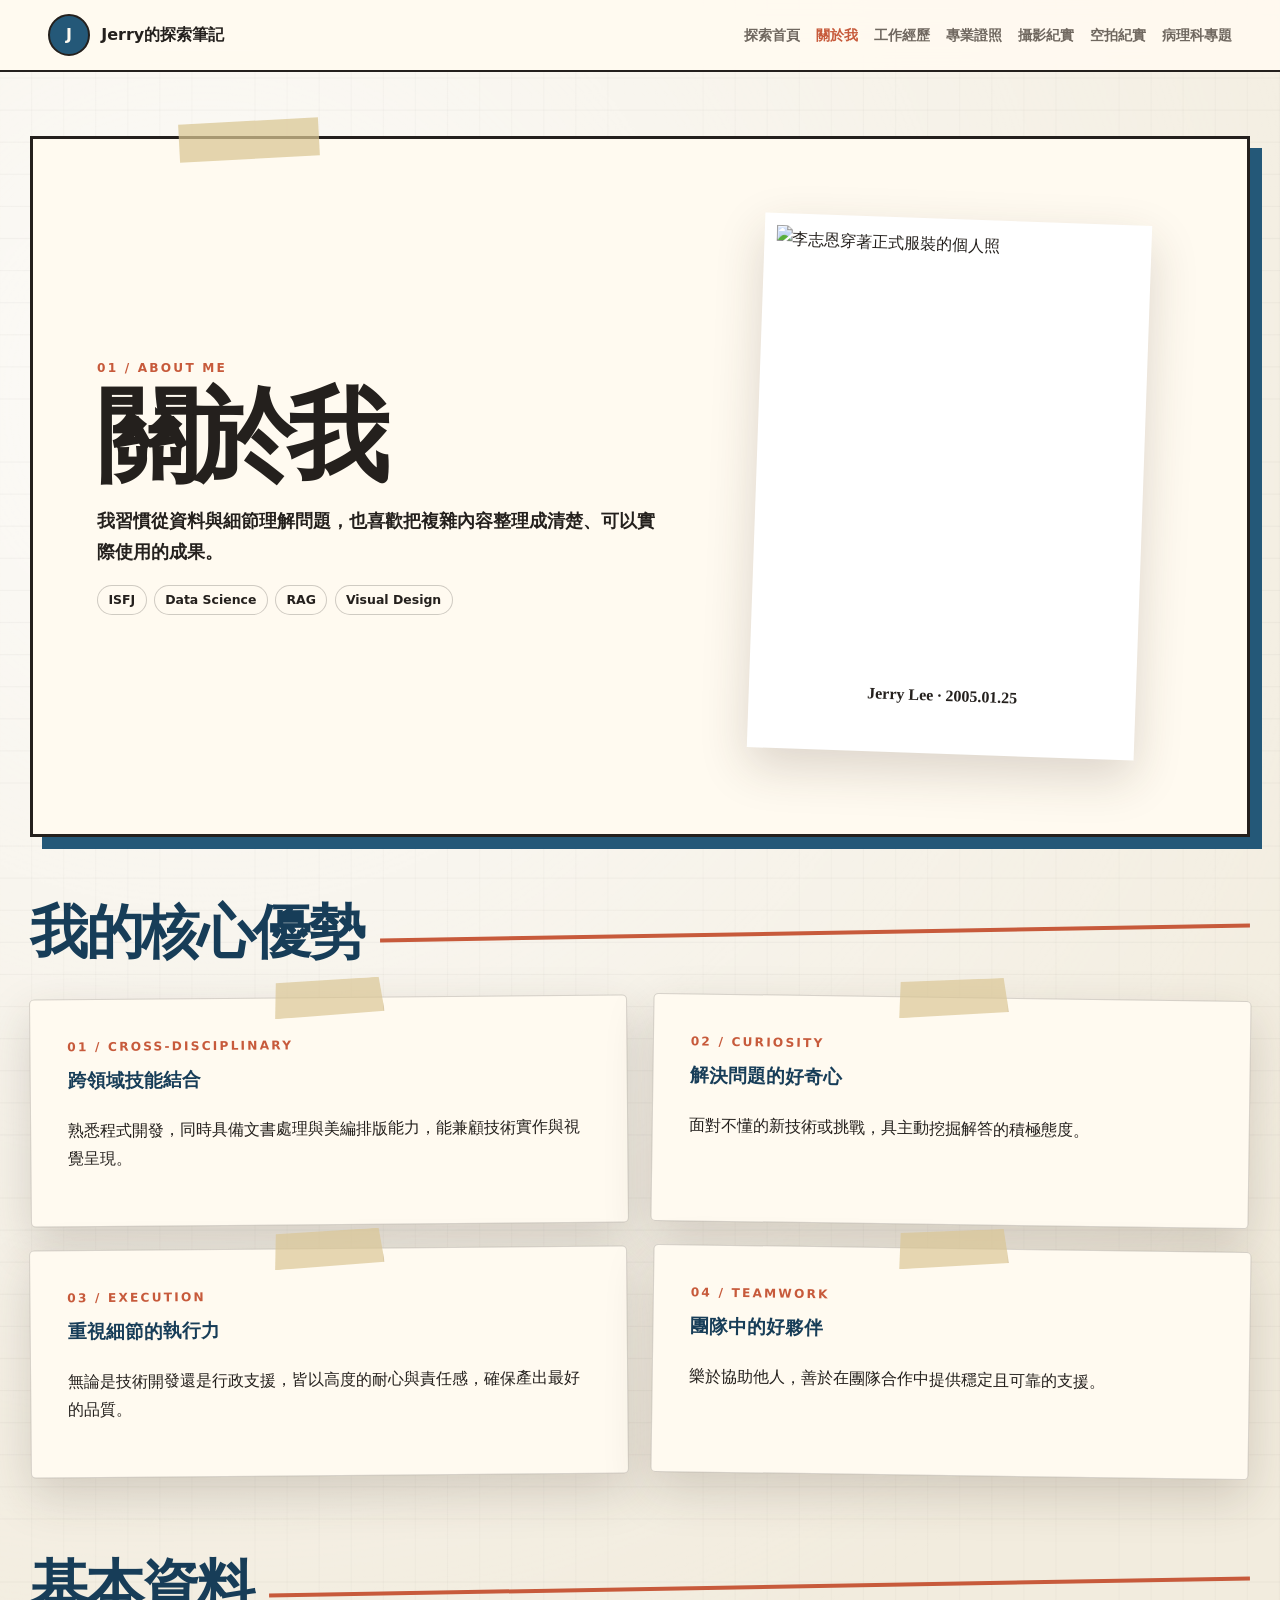
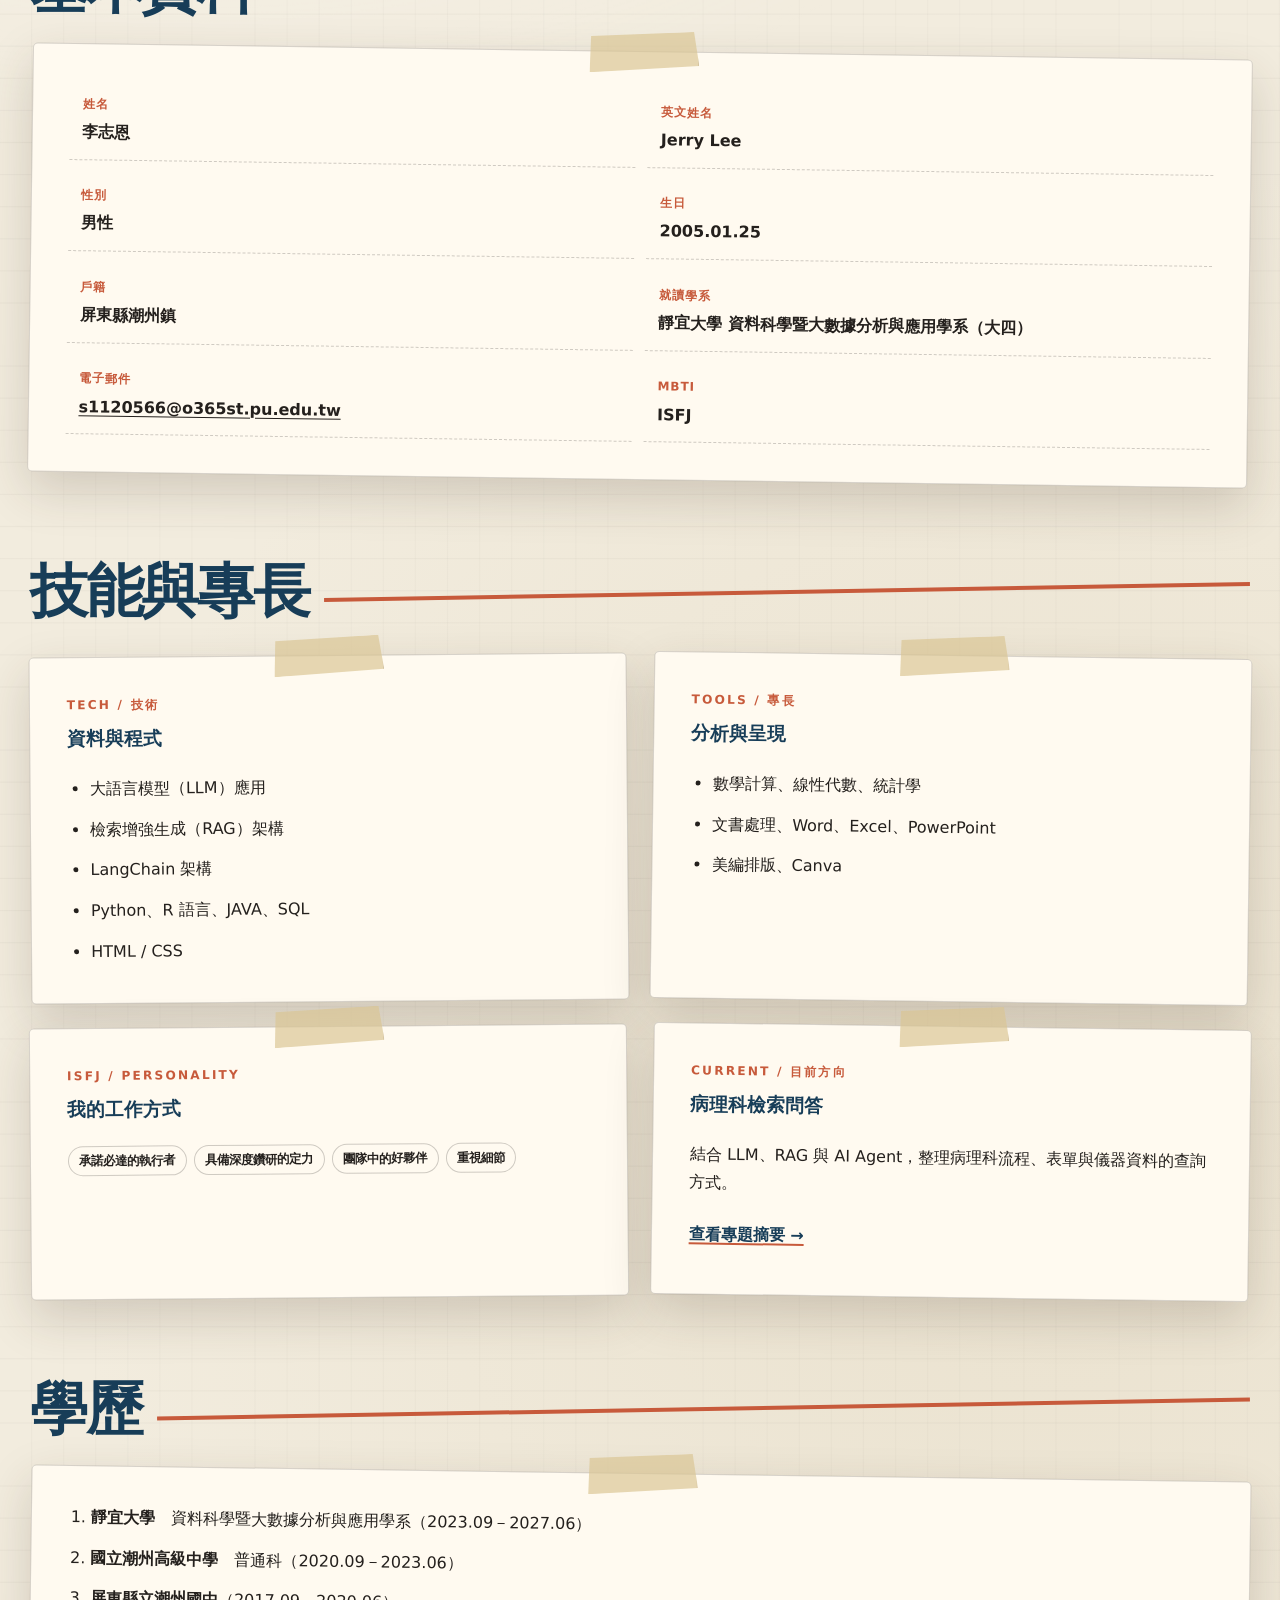
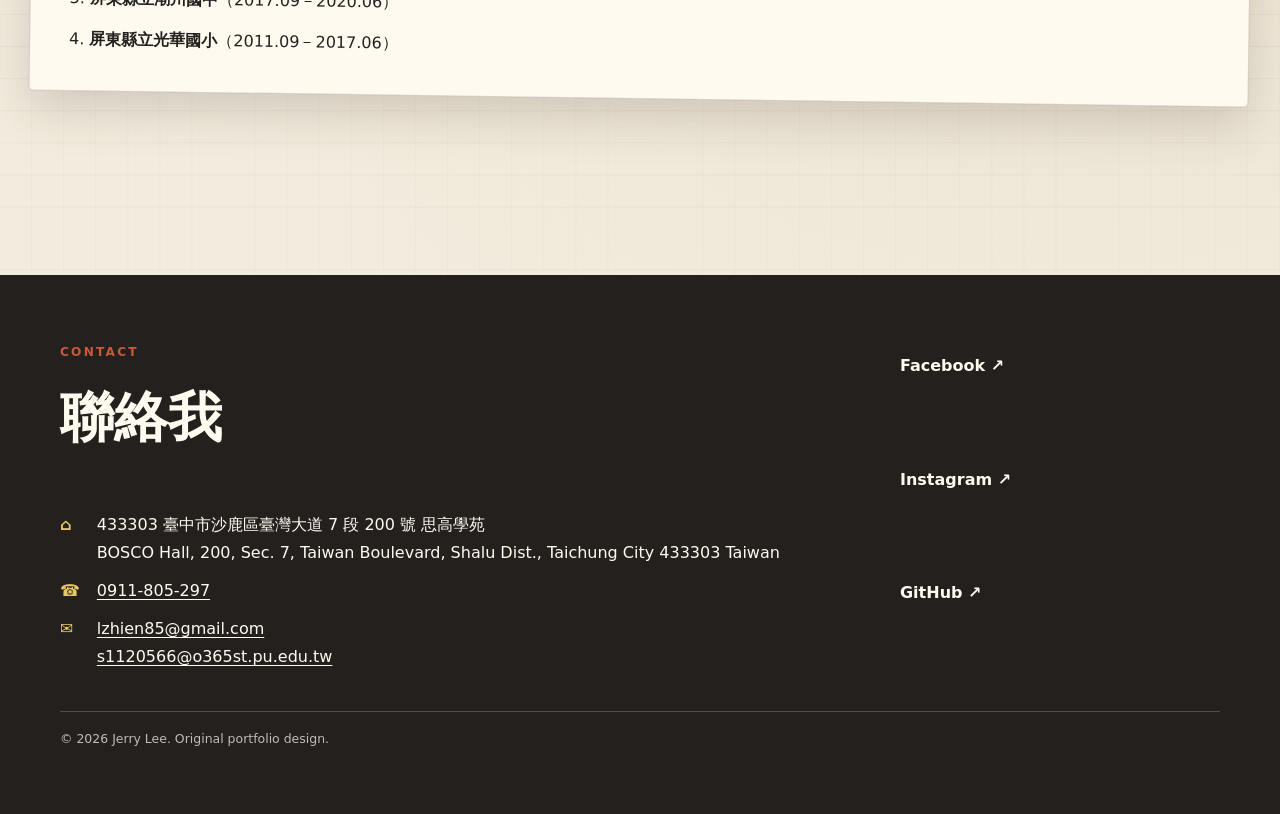
==== about.html @ 5d1e10f0 "Add files via upload" ====
<!doctype html>
<html lang="zh-Hant-TW" class="no-js">
  <head>
    <meta charset="utf-8">
    <meta name="viewport" content="width=device-width, initial-scale=1">
    <meta name="description" content="認識李志恩的個人資料、核心優勢、技能、專長與學歷。">
    <meta property="og:title" content="關於李志恩｜個人資料與技能">
    <meta property="og:description" content="資料科學、LLM、RAG、程式開發、文書處理與影像紀錄。">
    <meta property="og:image" content="https://jerrylee00125.github.io/myweb/images/og-portfolio.png">
    <title>關於我｜李志恩</title>
    <link rel="icon" href="images/icon.png" type="image/png">
    <link rel="stylesheet" href="assets/css/site.css">
    <script>document.documentElement.classList.remove('no-js');document.documentElement.classList.add('js');</script>
  </head>
  <body class="detail-page">
    <a class="skip-link" href="#main-content">跳至主要內容</a>
    <header class="detail-header">
      <a class="detail-brand" href="index.html#about"><span class="mark" aria-hidden="true">J</span><span>Jerry的探索筆記</span></a>
      <button class="detail-menu-toggle" type="button" data-detail-menu-toggle aria-controls="detail-nav" aria-expanded="false" aria-label="開啟網站選單">目錄</button>
      <nav class="detail-nav" id="detail-nav" data-detail-nav aria-label="主要導覽">
        <ul>
          <li><a href="index.html">探索首頁</a></li>
          <li><a href="about.html" aria-current="page">關於我</a></li>
          <li><a href="work.html">工作經歷</a></li>
          <li><a href="icdl.html">專業證照</a></li>
          <li><a href="photo.html">攝影紀實</a></li>
          <li><a href="drone_photography.html">空拍紀實</a></li>
          <li><a href="index.html#project">病理科專題</a></li>
        </ul>
      </nav>
    </header>

    <main class="detail-main" id="main-content">
      <section class="detail-hero">
        <div>
          <p class="eyebrow">01 / ABOUT ME</p>
          <h1>關於我</h1>
          <p class="lead">我習慣從資料與細節理解問題，也喜歡把複雜內容整理成清楚、可以實際使用的成果。</p>
          <ul class="tag-list" aria-label="人格與專長摘要">
            <li>ISFJ</li><li>Data Science</li><li>RAG</li><li>Visual Design</li>
          </ul>
        </div>
        <figure class="hero-image-note">
          <img src="images/pic01.jpg" width="400" height="500" alt="李志恩穿著正式服裝的個人照">
          <figcaption>Jerry Lee · 2005.01.25</figcaption>
        </figure>
      </section>

      <section class="detail-section" aria-labelledby="strength-title">
        <h2 class="section-title" id="strength-title">我的核心優勢</h2>
        <div class="paper-grid">
          <article class="paper-panel">
            <p class="eyebrow">01 / CROSS-DISCIPLINARY</p>
            <h3>跨領域技能結合</h3>
            <p>熟悉程式開發，同時具備文書處理與美編排版能力，能兼顧技術實作與視覺呈現。</p>
          </article>
          <article class="paper-panel">
            <p class="eyebrow">02 / CURIOSITY</p>
            <h3>解決問題的好奇心</h3>
            <p>面對不懂的新技術或挑戰，具主動挖掘解答的積極態度。</p>
          </article>
          <article class="paper-panel">
            <p class="eyebrow">03 / EXECUTION</p>
            <h3>重視細節的執行力</h3>
            <p>無論是技術開發還是行政支援，皆以高度的耐心與責任感，確保產出最好的品質。</p>
          </article>
          <article class="paper-panel">
            <p class="eyebrow">04 / TEAMWORK</p>
            <h3>團隊中的好夥伴</h3>
            <p>樂於協助他人，善於在團隊合作中提供穩定且可靠的支援。</p>
          </article>
        </div>
      </section>

      <section class="detail-section" aria-labelledby="profile-title">
        <h2 class="section-title" id="profile-title">基本資料</h2>
        <div class="paper-panel">
          <dl class="profile-facts">
            <div><dt>姓名</dt><dd>李志恩</dd></div>
            <div><dt>英文姓名</dt><dd>Jerry Lee</dd></div>
            <div><dt>性別</dt><dd>男性</dd></div>
            <div><dt>生日</dt><dd>2005.01.25</dd></div>
            <div><dt>戶籍</dt><dd>屏東縣潮州鎮</dd></div>
            <div><dt>就讀學系</dt><dd>靜宜大學 資料科學暨大數據分析與應用學系（大四）</dd></div>
            <div><dt>電子郵件</dt><dd><a href="mailto:s1120566@o365st.pu.edu.tw">s1120566@o365st.pu.edu.tw</a></dd></div>
            <div><dt>MBTI</dt><dd>ISFJ</dd></div>
          </dl>
        </div>
      </section>

      <section class="detail-section" aria-labelledby="skills-title">
        <h2 class="section-title" id="skills-title">技能與專長</h2>
        <div class="paper-grid">
          <article class="paper-panel">
            <p class="eyebrow">TECH / 技術</p>
            <h3>資料與程式</h3>
            <ul class="education-list">
              <li>大語言模型（LLM）應用</li>
              <li>檢索增強生成（RAG）架構</li>
              <li>LangChain 架構</li>
              <li>Python、R 語言、JAVA、SQL</li>
              <li>HTML / CSS</li>
            </ul>
          </article>
          <article class="paper-panel">
            <p class="eyebrow">TOOLS / 專長</p>
            <h3>分析與呈現</h3>
            <ul class="education-list">
              <li>數學計算、線性代數、統計學</li>
              <li>文書處理、Word、Excel、PowerPoint</li>
              <li>美編排版、Canva</li>
            </ul>
          </article>
          <article class="paper-panel">
            <p class="eyebrow">ISFJ / PERSONALITY</p>
            <h3>我的工作方式</h3>
            <ul class="chip-list">
              <li>承諾必達的執行者</li>
              <li>具備深度鑽研的定力</li>
              <li>團隊中的好夥伴</li>
              <li>重視細節</li>
            </ul>
          </article>
          <article class="paper-panel">
            <p class="eyebrow">CURRENT / 目前方向</p>
            <h3>病理科檢索問答</h3>
            <p>結合 LLM、RAG 與 AI Agent，整理病理科流程、表單與儀器資料的查詢方式。</p>
            <a class="text-link" href="index.html#project">查看專題摘要 →</a>
          </article>
        </div>
      </section>

      <section class="detail-section" aria-labelledby="education-title">
        <h2 class="section-title" id="education-title">學歷</h2>
        <div class="paper-panel">
          <ol class="education-list">
            <li><b>靜宜大學</b>　資料科學暨大數據分析與應用學系（2023.09－2027.06）</li>
            <li><b>國立潮州高級中學</b>　普通科（2020.09－2023.06）</li>
            <li><b>屏東縣立潮州國中</b>（2017.09－2020.06）</li>
            <li><b>屏東縣立光華國小</b>（2011.09－2017.06）</li>
          </ol>
        </div>
      </section>
    </main>

    <footer class="site-footer">
      <div class="site-footer-grid">
        <div>
          <p class="eyebrow">CONTACT</p>
          <h2>聯絡我</h2>
          <ul class="contact-list">
            <li><span class="icon" aria-hidden="true">⌂</span><span>433303 臺中市沙鹿區臺灣大道 7 段 200 號 思高學苑<br>BOSCO Hall, 200, Sec. 7, Taiwan Boulevard, Shalu Dist., Taichung City 433303 Taiwan</span></li>
            <li><span class="icon" aria-hidden="true">☎</span><a href="tel:+886911805297">0911-805-297</a></li>
            <li><span class="icon" aria-hidden="true">✉</span><span><a href="mailto:lzhien85@gmail.com">lzhien85@gmail.com</a><br><a href="mailto:s1120566@o365st.pu.edu.tw">s1120566@o365st.pu.edu.tw</a></span></li>
          </ul>
        </div>
        <ul class="social-list">
          <li><a href="https://www.facebook.com/profile.php?id=100008253257148" target="_blank" rel="noopener noreferrer">Facebook ↗</a></li>
          <li><a href="https://www.instagram.com/lzhien_0125/" target="_blank" rel="noopener noreferrer">Instagram ↗</a></li>
          <li><a href="https://github.com/Jerry-Lee-0125" target="_blank" rel="noopener noreferrer">GitHub ↗</a></li>
        </ul>
      </div>
      <p class="copyright">© 2026 Jerry Lee. Original portfolio design.</p>
    </footer>
    <script src="assets/js/site.js" defer></script>
  </body>
</html>
---- assets/css/site.css ----
:root {
  --paper: #f2ecde;
  --paper-light: #fffaf0;
  --ink: #24201d;
  --muted: #6f675f;
  --blue: #245878;
  --blue-deep: #173d58;
  --orange: #c75a3b;
  --olive: #78805a;
  --yellow: #e7c867;
  --line: rgba(36, 32, 29, 0.22);
  --shadow: 0 18px 48px rgba(61, 47, 33, 0.18);
  --shadow-soft: 0 10px 24px rgba(61, 47, 33, 0.14);
  --sans: "Noto Sans TC", "PingFang TC", "Microsoft JhengHei", system-ui, sans-serif;
  --hand: "Segoe Print", "Klee One", "DFKai-SB", cursive;
  color-scheme: light;
}

*,
*::before,
*::after {
  box-sizing: border-box;
}

html {
  min-width: 320px;
  background: var(--paper);
  scroll-behavior: smooth;
}

body {
  margin: 0;
  color: var(--ink);
  font-family: var(--sans);
  line-height: 1.75;
  background-color: var(--paper);
  background-image:
    repeating-linear-gradient(0deg, transparent 0 31px, rgba(36, 32, 29, 0.035) 31px 32px),
    repeating-linear-gradient(90deg, transparent 0 31px, rgba(36, 32, 29, 0.025) 31px 32px),
    radial-gradient(circle at 16% 10%, rgba(255, 255, 255, 0.8), transparent 36%),
    radial-gradient(circle at 82% 68%, rgba(190, 168, 121, 0.16), transparent 34%);
}

img {
  display: block;
  max-width: 100%;
}

a {
  color: inherit;
  text-decoration-thickness: 1px;
  text-underline-offset: 0.2em;
}

button,
a {
  -webkit-tap-highlight-color: transparent;
}

button,
input,
textarea,
select {
  font: inherit;
}

button {
  color: inherit;
}

:focus-visible {
  outline: 3px solid #e69444;
  outline-offset: 4px;
}

.skip-link {
  position: fixed;
  z-index: 20000;
  top: 12px;
  left: 12px;
  padding: 0.65rem 1rem;
  border: 2px solid var(--ink);
  border-radius: 999px;
  background: var(--paper-light);
  transform: translateY(-180%);
  transition: transform 0.2s ease;
}

.skip-link:focus {
  transform: translateY(0);
}

.eyebrow {
  margin: 0 0 0.45rem;
  color: var(--orange);
  font-size: 0.76rem;
  font-weight: 800;
  letter-spacing: 0.18em;
  text-transform: uppercase;
}

.hand-note {
  margin: 0;
  color: var(--orange);
  font-family: var(--hand);
  font-size: 1.05rem;
  font-weight: 700;
  line-height: 1.4;
  transform: rotate(-2deg);
}

.tag-list,
.chip-list,
.plain-list,
.social-list,
.detail-nav ul,
.drawer-links,
.contact-list {
  margin: 0;
  padding: 0;
  list-style: none;
}

.tag-list,
.chip-list {
  display: flex;
  flex-wrap: wrap;
  gap: 0.45rem;
}

.tag-list li,
.chip-list li,
.tag {
  display: inline-flex;
  align-items: center;
  min-height: 30px;
  padding: 0.3rem 0.65rem;
  border: 1px solid rgba(36, 32, 29, 0.22);
  border-radius: 999px;
  background: rgba(255, 250, 240, 0.8);
  font-size: 0.78rem;
  font-weight: 700;
  line-height: 1.25;
}

.cta-link,
.text-link,
.button-link {
  display: inline-flex;
  align-items: center;
  justify-content: center;
  min-height: 44px;
  gap: 0.45rem;
  font-weight: 800;
}

.cta-link,
.button-link {
  padding: 0.7rem 1rem;
  border: 2px solid var(--ink);
  border-radius: 999px;
  color: var(--paper-light);
  text-decoration: none;
  background: var(--ink);
  box-shadow: 3px 3px 0 var(--orange);
  transition: transform 0.2s ease, box-shadow 0.2s ease;
}

.cta-link:hover,
.button-link:hover {
  transform: translate(-2px, -2px);
  box-shadow: 6px 6px 0 var(--orange);
}

.text-link {
  color: var(--blue-deep);
  text-decoration-color: var(--orange);
  text-decoration-thickness: 2px;
}

.sr-only {
  position: absolute !important;
  width: 1px !important;
  height: 1px !important;
  padding: 0 !important;
  margin: -1px !important;
  overflow: hidden !important;
  clip: rect(0, 0, 0, 0) !important;
  white-space: nowrap !important;
  border: 0 !important;
}

/* Canvas homepage */

.canvas-page {
  width: 100%;
  height: 100dvh;
  overflow: hidden;
  overscroll-behavior: none;
}

.canvas-app,
.canvas-viewport {
  width: 100%;
  height: 100%;
}

.canvas-viewport {
  position: relative;
  overflow: hidden;
  overflow: clip;
  cursor: grab;
  touch-action: none;
  user-select: none;
}

.canvas-viewport.is-dragging {
  cursor: grabbing;
}

.canvas-world {
  --world-width: 3600px;
  --world-height: 2600px;
  position: absolute;
  top: 0;
  left: 0;
  width: var(--world-width);
  height: var(--world-height);
  transform-origin: 0 0;
  will-change: transform;
  background-color: #efe7d8;
  background-image:
    linear-gradient(rgba(255, 255, 255, 0.34), rgba(255, 255, 255, 0.34)),
    repeating-linear-gradient(0deg, transparent 0 41px, rgba(36, 32, 29, 0.055) 41px 42px),
    repeating-linear-gradient(90deg, transparent 0 41px, rgba(36, 32, 29, 0.04) 41px 42px),
    radial-gradient(circle at 23% 20%, rgba(255, 255, 255, 0.85), transparent 28%),
    radial-gradient(circle at 78% 72%, rgba(187, 151, 91, 0.2), transparent 32%);
}

.canvas-world.is-animating {
  transition: transform 0.82s cubic-bezier(0.22, 1, 0.36, 1);
}

.canvas-world::before,
.canvas-world::after {
  content: "";
  position: absolute;
  pointer-events: none;
}

.canvas-world::before {
  inset: 26px;
  border: 2px dashed rgba(36, 32, 29, 0.13);
  border-radius: 24px;
}

.canvas-world::after {
  right: 180px;
  top: 120px;
  width: 440px;
  height: 190px;
  border: 8px double rgba(36, 88, 120, 0.2);
  transform: rotate(4deg);
}

.canvas-node {
  position: absolute;
  left: var(--x);
  top: var(--y);
  width: var(--w);
  z-index: var(--z, 2);
  transform: rotate(var(--r, 0deg));
}

.canvas-card,
.paper-panel,
.note-card {
  position: relative;
  border: 1px solid rgba(36, 32, 29, 0.18);
  background: var(--paper-light);
  box-shadow: var(--shadow);
}

.canvas-card {
  padding: 2.1rem;
  border-radius: 5px;
}

.canvas-card::before,
.paper-panel::before,
.tape::before {
  content: "";
  position: absolute;
  z-index: 4;
  top: -19px;
  left: 50%;
  width: 112px;
  height: 38px;
  background: rgba(218, 198, 148, 0.68);
  border-left: 1px solid rgba(120, 102, 70, 0.2);
  border-right: 1px solid rgba(120, 102, 70, 0.2);
  transform: translateX(-50%) rotate(-2deg);
  clip-path: polygon(4% 5%, 96% 0, 100% 90%, 2% 100%);
}

.canvas-node h1,
.canvas-node h2,
.canvas-node h3 {
  margin-top: 0;
  line-height: 1.16;
}

.canvas-node h2 {
  margin-bottom: 1rem;
  color: var(--blue-deep);
  font-size: clamp(2rem, 3vw, 3.3rem);
  letter-spacing: -0.045em;
}

.canvas-node h3 {
  margin-bottom: 0.45rem;
}

.canvas-node p {
  margin: 0 0 1rem;
}

.home-node {
  --x: 1280px;
  --y: 690px;
  --w: 980px;
  --r: -1deg;
  --z: 5;
}

.about-node {
  --x: 210px;
  --y: 210px;
  --w: 820px;
  --r: -2.2deg;
}

.work-node {
  --x: 2540px;
  --y: 230px;
  --w: 790px;
  --r: 1.8deg;
}

.credentials-node {
  --x: 2730px;
  --y: 1050px;
  --w: 610px;
  --r: -1.5deg;
}

.project-node {
  --x: 1390px;
  --y: 1510px;
  --w: 820px;
  --r: 1deg;
  --z: 4;
}

.photo-node {
  --x: 170px;
  --y: 1450px;
  --w: 900px;
  --r: -1deg;
}

.drone-node {
  --x: 2440px;
  --y: 1820px;
  --w: 940px;
  --r: 1.5deg;
}

.contact-node {
  --x: 1180px;
  --y: 2250px;
  --w: 1140px;
  --r: -0.6deg;
  --z: 3;
}

.hero-card {
  display: grid;
  grid-template-columns: 1.25fr 0.75fr;
  gap: 2rem;
  align-items: center;
  padding: 2.7rem;
  border: 4px solid var(--ink);
  background:
    linear-gradient(100deg, rgba(255, 255, 255, 0.68), rgba(255, 250, 240, 0.92)),
    var(--paper-light);
}

.hero-card h1 {
  margin-bottom: 0.45rem;
  font-size: clamp(4.5rem, 8vw, 7.6rem);
  letter-spacing: -0.09em;
}

.hero-card .latin-name {
  margin-bottom: 1rem;
  color: var(--orange);
  font-family: var(--hand);
  font-size: 1.5rem;
  font-weight: 800;
}

.hero-card .lead {
  max-width: 36rem;
  font-size: 1.18rem;
  font-weight: 700;
}

.hero-portrait,
.polaroid {
  padding: 12px 12px 42px;
  background: #fff;
  box-shadow: 0 14px 25px rgba(36, 32, 29, 0.22);
}

.hero-portrait {
  width: min(260px, 100%);
  padding-bottom: 12px;
  justify-self: center;
  transform: rotate(3deg);
}

.hero-portrait img {
  width: 100%;
  height: auto;
  aspect-ratio: auto;
  object-fit: contain;
}

.hero-portrait figcaption,
.polaroid figcaption {
  padding-top: 0.7rem;
  font-family: var(--hand);
  font-weight: 700;
  text-align: center;
}

.about-grid,
.project-grid,
.contact-grid {
  display: grid;
  gap: 1.4rem;
}

.about-grid {
  grid-template-columns: minmax(0, 1fr);
  align-items: start;
}

.about-node .canvas-card > * {
  width: 100%;
  max-width: 650px;
  margin-inline: auto;
}

.canvas-actions {
  display: flex;
  flex-wrap: wrap;
  align-items: center;
  gap: 0.7rem;
  margin-top: 1.5rem;
}

.strength-list {
  margin: 0;
  padding-left: 1.2rem;
}

.strength-list li + li {
  margin-top: 0.6rem;
}

.timeline-mini {
  display: grid;
  gap: 1rem;
}

.timeline-mini article {
  position: relative;
  padding: 1rem 1rem 1rem 1.3rem;
  border-left: 6px solid var(--orange);
  background: rgba(231, 200, 103, 0.28);
}

.timeline-mini time {
  color: var(--blue-deep);
  font-size: 0.82rem;
  font-weight: 900;
}

.cert-stack {
  display: flex;
  justify-content: center;
  min-height: 270px;
  margin-bottom: 1rem;
}

.cert-stack img {
  width: 170px;
  height: 238px;
  border: 8px solid #fff;
  object-fit: cover;
  box-shadow: var(--shadow-soft);
}

.cert-stack img:nth-child(1) {
  transform: rotate(-7deg) translateX(35px);
}

.cert-stack img:nth-child(2) {
  z-index: 2;
  transform: translateY(18px);
}

.cert-stack img:nth-child(3) {
  transform: rotate(7deg) translateX(-35px);
}

.project-grid {
  grid-template-columns: minmax(0, 1fr);
  padding: 2.4rem;
}

.project-grid > div {
  width: 100%;
  max-width: 700px;
}

.photo-collage {
  display: grid;
  grid-template-columns: repeat(3, 1fr);
  gap: 0.7rem;
  align-items: center;
  margin-bottom: 1rem;
}

.photo-collage img {
  width: 100%;
  height: auto;
  border: 7px solid #fff;
  object-fit: contain;
  box-shadow: var(--shadow-soft);
}

.photo-collage img:nth-child(1) {
  transform: rotate(-4deg);
}

.photo-collage img:nth-child(2) {
  transform: translateY(22px) rotate(2deg);
}

.photo-collage img:nth-child(3) {
  transform: rotate(4deg);
}

.drone-card .drone-cover {
  width: 100%;
  height: 390px;
  margin-bottom: 1rem;
  border: 12px solid #fff;
  object-fit: cover;
  box-shadow: var(--shadow-soft);
}

.contact-grid {
  grid-template-columns: 1.4fr 0.6fr;
  align-items: start;
}

.contact-list {
  display: grid;
  gap: 0.65rem;
}

.contact-list li {
  display: grid;
  grid-template-columns: 1.7rem 1fr;
  gap: 0.6rem;
}

.contact-list .icon {
  color: var(--orange);
  font-weight: 900;
}

.social-list {
  display: grid;
  gap: 0.7rem;
}

.social-list a {
  display: flex;
  min-height: 44px;
  align-items: center;
  justify-content: space-between;
  padding: 0.65rem 0.85rem;
  border-bottom: 2px solid var(--ink);
  font-weight: 800;
  text-decoration: none;
}

.canvas-decoration {
  position: absolute;
  z-index: 1;
  pointer-events: none;
}

.deco-title {
  top: 80px;
  left: 1370px;
  color: rgba(36, 32, 29, 0.16);
  font-family: var(--hand);
  font-size: 5.8rem;
  font-weight: 900;
  letter-spacing: 0.04em;
  transform: rotate(-4deg);
}

.deco-line {
  width: 420px;
  height: 180px;
  border: 8px solid rgba(199, 90, 59, 0.2);
  border-right-color: transparent;
  border-bottom-color: transparent;
  border-radius: 50%;
}

.deco-line.one {
  top: 1120px;
  left: 850px;
  transform: rotate(22deg);
}

.deco-line.two {
  top: 1320px;
  right: 620px;
  transform: rotate(190deg);
}

.deco-paperclip {
  top: 180px;
  left: 1085px;
  width: 88px;
  height: 170px;
  border: 9px solid rgba(36, 88, 120, 0.22);
  border-bottom-color: transparent;
  border-radius: 48px 48px 32px 32px;
  transform: rotate(-14deg);
}

.deco-paperclip::after {
  content: "";
  position: absolute;
  inset: 13px 12px 18px;
  border: 5px solid rgba(36, 88, 120, 0.18);
  border-bottom-color: transparent;
  border-radius: 34px 34px 22px 22px;
}

.deco-field-label {
  top: -40px;
  right: 32px;
  left: auto;
  display: flex;
  width: 245px;
  min-height: 72px;
  align-items: center;
  justify-content: space-between;
  gap: 1rem;
  padding: 0.8rem 1.1rem;
  color: rgba(36, 32, 29, 0.62);
  background: rgba(231, 200, 103, 0.58);
  box-shadow: 8px 9px 18px rgba(36, 32, 29, 0.1);
  clip-path: polygon(2% 4%, 98% 0, 100% 88%, 95% 100%, 3% 94%, 0 18%);
  font-family: var(--hand);
  letter-spacing: 0.08em;
  transform: rotate(1deg);
}

.deco-field-label span {
  font-size: 1rem;
  font-weight: 800;
}

.deco-field-label strong {
  color: rgba(199, 90, 59, 0.68);
  font-size: 1.25rem;
}

.deco-grid-scrap {
  top: 1035px;
  left: 110px;
  width: 330px;
  height: 180px;
  background-color: rgba(255, 250, 240, 0.8);
  background-image:
    repeating-linear-gradient(0deg, transparent 0 27px, rgba(36, 88, 120, 0.1) 27px 28px),
    repeating-linear-gradient(90deg, transparent 0 27px, rgba(36, 88, 120, 0.08) 27px 28px);
  box-shadow: 10px 12px 24px rgba(36, 32, 29, 0.1);
  clip-path: polygon(1% 7%, 8% 3%, 16% 6%, 24% 2%, 34% 5%, 44% 1%, 56% 5%, 67% 2%, 79% 6%, 91% 2%, 100% 7%, 97% 96%, 88% 99%, 76% 96%, 63% 100%, 50% 96%, 37% 99%, 23% 96%, 11% 100%, 2% 95%);
  transform: rotate(-4deg);
}

.deco-grid-scrap::after {
  content: "";
  position: absolute;
  right: 28px;
  bottom: 38px;
  width: 190px;
  height: 4px;
  border-radius: 50%;
  background: rgba(199, 90, 59, 0.3);
  transform: rotate(-7deg);
}

.deco-stamp {
  top: 1740px;
  left: 1090px;
  display: grid;
  width: 150px;
  height: 150px;
  place-content: center;
  gap: 0.1rem;
  border: 7px double rgba(199, 90, 59, 0.28);
  border-radius: 50%;
  color: rgba(199, 90, 59, 0.38);
  box-shadow: inset 0 0 0 5px rgba(199, 90, 59, 0.07);
  font-family: var(--hand);
  font-size: 1rem;
  font-weight: 900;
  letter-spacing: 0.16em;
  line-height: 1.05;
  text-align: center;
  transform: rotate(8deg);
}

.deco-stamp b {
  font-size: 1.45rem;
}

.deco-ruler {
  top: 2250px;
  left: 120px;
  width: 780px;
  height: 76px;
  border: 2px solid rgba(142, 112, 60, 0.18);
  background-color: rgba(218, 198, 148, 0.46);
  background-image:
    repeating-linear-gradient(90deg, rgba(36, 32, 29, 0.24) 0 2px, transparent 2px 28px),
    linear-gradient(180deg, transparent 0 52%, rgba(36, 32, 29, 0.08) 52% 55%, transparent 55%);
  box-shadow: 8px 10px 18px rgba(36, 32, 29, 0.08);
  clip-path: polygon(1% 7%, 99% 0, 100% 92%, 0 100%);
  transform: rotate(1deg);
}

.deco-ruler::after {
  content: "0     1     2     3     4     5     6     7     8     9";
  position: absolute;
  inset: auto 18px 8px;
  overflow: hidden;
  color: rgba(36, 32, 29, 0.35);
  font-family: ui-monospace, "Cascadia Code", Consolas, monospace;
  font-size: 0.68rem;
  letter-spacing: 1.65rem;
  white-space: nowrap;
}

.deco-thread {
  top: 370px;
  left: 1100px;
  width: 120px;
  height: 250px;
  border-top: 5px dashed rgba(199, 90, 59, 0.25);
  border-radius: 50%;
  transform: rotate(4deg);
}

.deco-thread::before,
.deco-thread::after {
  content: "";
  position: absolute;
  width: 18px;
  height: 18px;
  border: 5px solid rgba(255, 250, 240, 0.78);
  border-radius: 50%;
  background: rgba(199, 90, 59, 0.48);
  box-shadow: 0 4px 7px rgba(36, 32, 29, 0.13);
}

.deco-thread::before {
  top: -10px;
  left: -5px;
}

.deco-thread::after {
  top: 92px;
  right: 12px;
}

.deco-tabs {
  top: 500px;
  left: 3380px;
  width: 145px;
  height: 350px;
}

.deco-tabs span {
  position: absolute;
  right: 0;
  width: 118px;
  height: 82px;
  border-radius: 5px 0 0 5px;
  box-shadow: -5px 7px 14px rgba(36, 32, 29, 0.08);
}

.deco-tabs span:nth-child(1) {
  top: 0;
  background: rgba(36, 88, 120, 0.2);
  transform: rotate(2deg);
}

.deco-tabs span:nth-child(2) {
  top: 96px;
  width: 138px;
  background: rgba(231, 200, 103, 0.45);
  transform: rotate(-1deg);
}

.deco-tabs span:nth-child(3) {
  top: 192px;
  width: 106px;
  background: rgba(199, 90, 59, 0.22);
  transform: rotate(3deg);
}

.route-arrow {
  --route-angle: 0deg;
  position: absolute;
  z-index: 5;
  display: flex;
  min-width: 126px;
  min-height: 52px;
  align-items: center;
  gap: 0.45rem;
  padding: 4px;
  color: var(--orange);
  font-family: var(--hand);
  font-weight: 900;
  text-decoration: none;
}

.route-number {
  position: relative;
  z-index: 1;
  display: grid;
  width: 44px;
  height: 44px;
  flex: 0 0 44px;
  place-items: center;
  border: 2px solid currentColor;
  border-radius: 50%;
  color: var(--ink);
  background: var(--paper-light);
  box-shadow: 4px 5px 0 rgba(199, 90, 59, 0.2);
  font-size: 0.92rem;
}

.route-pointer {
  position: relative;
  display: block;
  width: 68px;
  height: 44px;
  flex: 0 0 68px;
  transform: rotate(var(--route-angle));
  transform-origin: center;
}

.route-pointer::before {
  content: "";
  position: absolute;
  top: 50%;
  right: 10px;
  left: 1px;
  border-top: 3px dashed currentColor;
  transform: translateY(-50%) rotate(-2deg);
}

.route-pointer::after {
  content: "";
  position: absolute;
  top: 50%;
  right: 2px;
  width: 13px;
  height: 13px;
  border-top: 3px solid currentColor;
  border-right: 3px solid currentColor;
  transform: translateY(-50%) rotate(45deg);
}

.route-arrow:hover .route-number,
.route-arrow:focus-visible .route-number {
  color: var(--paper-light);
  background: var(--blue-deep);
}

.route-arrow--about {
  --route-angle: -150deg;
  top: 48px;
  left: -148px;
  flex-direction: row-reverse;
}

.route-arrow--work {
  top: 88px;
  right: -160px;
}

.route-arrow--credentials {
  --route-angle: 90deg;
  right: 28px;
  bottom: -78px;
}

.route-arrow--project {
  --route-angle: 180deg;
  bottom: -78px;
  left: 22px;
  flex-direction: row-reverse;
}

.route-arrow--photo {
  --route-angle: 180deg;
  top: 30px;
  left: -142px;
  flex-direction: row-reverse;
}

.route-arrow--drone {
  right: -142px;
  bottom: 24px;
}

.route-arrow--contact {
  --route-angle: 135deg;
  bottom: 300px;
  left: -116px;
  flex-direction: row-reverse;
}

.film-decoration {
  position: absolute;
  z-index: 1;
  box-sizing: border-box;
  pointer-events: none;
}

.photo-node > .canvas-card,
.drone-node > .canvas-card {
  z-index: 2;
}

.photo-film-strip {
  top: -116px;
  left: 24px;
  display: grid;
  width: 850px;
  height: 154px;
  grid-template-columns: repeat(3, minmax(0, 1fr));
  gap: 12px;
  padding: 25px 20px;
  border: 3px solid rgba(36, 32, 29, 0.72);
  background: #292724;
  box-shadow: 10px 14px 24px rgba(36, 32, 29, 0.16);
  transform: rotate(-2.5deg);
}

.photo-film-strip::before,
.photo-film-strip::after,
.film-tail::before,
.film-tail::after {
  content: "";
  position: absolute;
  background-color: transparent;
}

.photo-film-strip::before,
.photo-film-strip::after {
  right: 8px;
  left: 8px;
  height: 10px;
  background-image: repeating-linear-gradient(90deg, rgba(239, 231, 216, 0.92) 0 11px, transparent 11px 24px);
}

.photo-film-strip::before {
  top: 7px;
}

.photo-film-strip::after {
  bottom: 7px;
}

.film-frame {
  display: grid;
  min-width: 0;
  min-height: 0;
  place-items: center;
  overflow: hidden;
  border: 2px solid rgba(239, 231, 216, 0.64);
  background:
    linear-gradient(135deg, rgba(231, 200, 103, 0.08), transparent 48%),
    #11100f;
}

.film-tail {
  top: 92px;
  right: -96px;
  display: grid;
  width: 112px;
  height: 500px;
  grid-template-rows: repeat(4, minmax(0, 1fr));
  gap: 10px;
  padding: 18px 24px;
  border: 3px solid rgba(36, 32, 29, 0.72);
  background: #292724;
  box-shadow: 10px 14px 24px rgba(36, 32, 29, 0.14);
  transform: rotate(3deg);
}

.film-tail::before,
.film-tail::after {
  top: 8px;
  bottom: 8px;
  width: 10px;
  background-image: repeating-linear-gradient(0deg, rgba(239, 231, 216, 0.9) 0 11px, transparent 11px 24px);
}

.film-tail::before {
  left: 7px;
}

.film-tail::after {
  right: 7px;
}

.film-tail span {
  border: 2px solid rgba(239, 231, 216, 0.42);
  background: rgba(255, 250, 240, 0.06);
}

.sticky-note {
  position: absolute;
  z-index: 3;
  width: 310px;
  min-height: 240px;
  padding: 2.2rem 1.6rem 1.3rem;
  background: var(--yellow);
  box-shadow: var(--shadow-soft);
  font-family: var(--hand);
  font-size: 1.15rem;
  font-weight: 700;
  transform: rotate(var(--r, -3deg));
}

.sticky-note::before {
  content: "";
  position: absolute;
  top: -11px;
  left: 50%;
  width: 22px;
  height: 22px;
  border-radius: 50%;
  background: var(--orange);
  box-shadow: 0 5px 8px rgba(36, 32, 29, 0.26);
  transform: translateX(-50%);
}

.sticky-note.note-two {
  top: -115px;
  right: -210px;
  left: auto;
  width: 260px;
  min-height: 180px;
  padding: 1.7rem 1.35rem 1.1rem;
  --r: -4deg;
  background: #b8c6a2;
  font-size: 1rem;
}

.canvas-chrome {
  position: fixed;
  z-index: 1000;
}

.brand-badge {
  top: 18px;
  left: 18px;
  display: flex;
  min-height: 56px;
  align-items: center;
  gap: 0.8rem;
  padding: 0.65rem 0.9rem;
  border: 2px solid var(--ink);
  border-radius: 6px;
  color: var(--ink);
  text-decoration: none;
  background: rgba(255, 250, 240, 0.94);
  box-shadow: 5px 5px 0 var(--blue);
}

.brand-badge strong {
  line-height: 1.1;
}

.brand-badge small {
  display: block;
  color: var(--muted);
  font-size: 0.68rem;
  font-weight: 700;
}

.menu-toggle {
  bottom: 22px;
  left: 22px;
  display: inline-flex;
  width: 68px;
  height: 68px;
  align-items: center;
  justify-content: center;
  border: 2px solid var(--ink);
  border-radius: 50%;
  color: var(--ink);
  font-weight: 900;
  background: var(--yellow);
  box-shadow: 5px 5px 0 rgba(36, 32, 29, 0.22);
  cursor: pointer;
}

.canvas-controls {
  right: 22px;
  bottom: 22px;
  display: grid;
  grid-template-columns: repeat(3, 48px);
  gap: 8px;
  padding: 8px;
  border: 2px solid var(--ink);
  border-radius: 999px;
  background: rgba(255, 250, 240, 0.96);
  box-shadow: var(--shadow-soft);
}

.canvas-controls button {
  display: grid;
  width: 48px;
  height: 48px;
  place-items: center;
  border: 0;
  border-radius: 50%;
  color: var(--paper-light);
  font-size: 1.3rem;
  font-weight: 900;
  background: var(--ink);
  cursor: pointer;
}

.canvas-controls button:disabled {
  opacity: 0.35;
  cursor: not-allowed;
}

.canvas-status {
  top: 22px;
  right: 22px;
  max-width: 260px;
  padding: 0.55rem 0.9rem;
  border-radius: 999px;
  color: var(--paper-light);
  font-size: 0.78rem;
  font-weight: 800;
  background: rgba(36, 32, 29, 0.9);
}

.canvas-drawer {
  position: fixed;
  z-index: 1500;
  inset: 0 auto 0 0;
  width: min(410px, 88vw);
  padding: 2rem;
  border-right: 3px solid var(--ink);
  background:
    repeating-linear-gradient(0deg, transparent 0 34px, rgba(36, 32, 29, 0.05) 34px 35px),
    var(--paper-light);
  box-shadow: 30px 0 80px rgba(36, 32, 29, 0.28);
  transform: translateX(-110%);
  visibility: hidden;
  transition: transform 0.38s ease, visibility 0.38s;
}

.canvas-drawer.is-open {
  transform: translateX(0);
  visibility: visible;
}

.drawer-head {
  display: flex;
  align-items: center;
  justify-content: space-between;
  gap: 1rem;
  margin-bottom: 1.5rem;
  padding-bottom: 1rem;
  border-bottom: 3px solid var(--ink);
}

.drawer-head h2 {
  margin: 0;
  font-size: 2rem;
}

.drawer-close,
.modal-close,
.lightbox-close,
.lightbox-nav {
  display: grid;
  min-width: 44px;
  min-height: 44px;
  place-items: center;
  border: 2px solid currentColor;
  border-radius: 50%;
  background: transparent;
  cursor: pointer;
}

.drawer-links {
  display: grid;
  gap: 0.35rem;
}

.drawer-links a {
  display: flex;
  min-height: 48px;
  align-items: center;
  justify-content: space-between;
  padding: 0.55rem 0.75rem;
  border-bottom: 1px solid var(--line);
  font-size: 1rem;
  font-weight: 800;
  text-decoration: none;
}

.drawer-links a::after {
  content: "↗";
  color: var(--orange);
}

.drawer-links a[aria-current="location"] {
  color: var(--paper-light);
  background: var(--blue);
}

.drawer-tip {
  margin-top: 2rem;
  padding: 1rem;
  background: rgba(231, 200, 103, 0.34);
  font-family: var(--hand);
  font-weight: 700;
}

.drawer-backdrop {
  position: fixed;
  z-index: 1400;
  inset: 0;
  border: 0;
  opacity: 0;
  visibility: hidden;
  background: rgba(36, 32, 29, 0.36);
  transition: opacity 0.3s ease, visibility 0.3s;
}

.drawer-backdrop.is-open {
  opacity: 1;
  visibility: visible;
}

.minimap {
  right: 22px;
  bottom: 98px;
  width: 190px;
  padding: 8px;
  border: 2px solid var(--ink);
  border-radius: 8px;
  background: rgba(255, 250, 240, 0.96);
  box-shadow: var(--shadow-soft);
}

.minimap strong {
  display: block;
  margin-bottom: 0.35rem;
  font-size: 0.68rem;
  letter-spacing: 0.12em;
}

.minimap-world {
  position: relative;
  width: 172px;
  aspect-ratio: 36 / 26;
  overflow: hidden;
  border: 1px solid var(--line);
  background: #e8dfce;
  cursor: crosshair;
}

.minimap-node {
  position: absolute;
  width: 12px;
  height: 8px;
  border-radius: 2px;
  background: var(--blue);
  transform: translate(-50%, -50%);
}

.minimap-viewport {
  position: absolute;
  min-width: 8px;
  min-height: 6px;
  border: 2px solid var(--orange);
  background: rgba(199, 90, 59, 0.12);
  pointer-events: none;
}

.intro-modal {
  position: fixed;
  z-index: 10000;
  inset: 0;
  display: grid;
  place-items: center;
  padding: 1.25rem;
  opacity: 0;
  visibility: hidden;
  background: rgba(36, 32, 29, 0.5);
  transition: opacity 0.3s ease, visibility 0.3s;
}

.intro-modal.is-open {
  opacity: 1;
  visibility: visible;
}

.intro-card {
  position: relative;
  width: min(620px, 100%);
  padding: clamp(1.5rem, 4vw, 3rem);
  border: 3px solid var(--ink);
  border-radius: 12px;
  background: var(--paper-light);
  box-shadow: 12px 12px 0 var(--blue);
}

.intro-card h2 {
  margin: 0 0 0.75rem;
  font-size: clamp(2rem, 5vw, 3.4rem);
  line-height: 1.1;
}

.intro-gestures {
  display: grid;
  grid-template-columns: repeat(3, 1fr);
  gap: 0.7rem;
  margin: 1.4rem 0;
}

.intro-gestures div {
  padding: 1rem 0.7rem;
  border: 1px dashed var(--line);
  text-align: center;
  background: rgba(231, 200, 103, 0.2);
}

.intro-gestures strong {
  display: block;
  color: var(--orange);
  font-size: 1.5rem;
}

.intro-actions {
  display: flex;
  flex-wrap: wrap;
  gap: 0.7rem;
}

.intro-actions button {
  min-height: 46px;
  padding: 0.65rem 1rem;
  border: 2px solid var(--ink);
  border-radius: 999px;
  font-weight: 800;
  background: transparent;
  cursor: pointer;
}

.intro-actions .primary {
  color: var(--paper-light);
  background: var(--ink);
}

/* Detail pages */

.detail-page {
  min-height: 100dvh;
  overflow-x: hidden;
}

body.lightbox-open {
  overflow: hidden;
}

.detail-header {
  position: sticky;
  z-index: 1000;
  top: 0;
  display: flex;
  min-height: 72px;
  align-items: center;
  justify-content: space-between;
  gap: 1rem;
  padding: 0.7rem clamp(1rem, 4vw, 3rem);
  border-bottom: 2px solid var(--ink);
  background: rgba(255, 250, 240, 0.93);
  backdrop-filter: blur(14px);
}

.detail-brand {
  display: inline-flex;
  align-items: center;
  gap: 0.7rem;
  font-weight: 900;
  text-decoration: none;
}

.detail-brand .mark {
  display: grid;
  width: 42px;
  height: 42px;
  place-items: center;
  border: 2px solid var(--ink);
  border-radius: 50%;
  color: var(--paper-light);
  background: var(--blue);
}

.detail-nav ul {
  display: flex;
  flex-wrap: wrap;
  justify-content: flex-end;
  gap: 0.25rem 1rem;
}

.detail-nav a {
  display: inline-flex;
  min-height: 44px;
  align-items: center;
  color: var(--muted);
  font-size: 0.88rem;
  font-weight: 800;
  text-decoration: none;
}

.detail-nav a:hover,
.detail-nav a[aria-current="page"] {
  color: var(--orange);
}

.detail-menu-toggle {
  display: none;
  min-width: 44px;
  min-height: 44px;
  border: 2px solid var(--ink);
  border-radius: 50%;
  font-weight: 900;
  background: var(--yellow);
}

.detail-main {
  position: relative;
  width: min(1220px, calc(100% - 2rem));
  margin: 0 auto;
  padding: 4rem 0 6rem;
}

.detail-hero {
  position: relative;
  display: grid;
  min-height: 420px;
  grid-template-columns: 1.1fr 0.9fr;
  gap: 3rem;
  align-items: center;
  margin-bottom: 4rem;
  padding: clamp(2rem, 5vw, 4rem);
  border: 3px solid var(--ink);
  background: var(--paper-light);
  box-shadow: 12px 12px 0 var(--blue);
}

.detail-hero::before {
  content: "";
  position: absolute;
  top: -18px;
  left: 12%;
  width: 140px;
  height: 38px;
  background: rgba(218, 198, 148, 0.72);
  transform: rotate(-3deg);
}

.detail-hero h1 {
  margin: 0 0 1rem;
  font-size: clamp(3rem, 8vw, 7.4rem);
  line-height: 0.98;
  letter-spacing: -0.07em;
}

.detail-hero .lead {
  font-size: 1.12rem;
  font-weight: 650;
}

.hero-note {
  padding: 1.5rem;
  background: var(--yellow);
  box-shadow: var(--shadow-soft);
  font-family: var(--hand);
  font-size: 1.2rem;
  font-weight: 700;
  transform: rotate(2deg);
}

.hero-image-note {
  padding: 12px 12px 44px;
  background: #fff;
  box-shadow: var(--shadow);
  transform: rotate(2deg);
}

.hero-image-note img {
  width: 100%;
  max-height: 440px;
  object-fit: cover;
}

.photo-hero-image img,
.drone-hero-image img {
  width: 100%;
  height: auto;
  max-height: none;
  object-fit: contain;
}

.hero-image-note figcaption {
  padding-top: 0.7rem;
  font-family: var(--hand);
  font-weight: 700;
  text-align: center;
}

.section-title {
  display: flex;
  align-items: center;
  gap: 1rem;
  margin: 0 0 2rem;
  color: var(--blue-deep);
  font-size: clamp(2rem, 5vw, 3.6rem);
  line-height: 1.1;
  letter-spacing: -0.04em;
}

.section-title::after {
  content: "";
  flex: 1;
  height: 4px;
  background: var(--orange);
  transform: rotate(-1deg);
}

.detail-section {
  margin: 0 0 5rem;
}

.paper-grid {
  display: grid;
  grid-template-columns: repeat(2, minmax(0, 1fr));
  gap: 1.5rem;
}

.paper-panel {
  padding: clamp(1.4rem, 3vw, 2.3rem);
  border-radius: 5px;
}

.paper-panel h2,
.paper-panel h3 {
  margin-top: 0;
  color: var(--blue-deep);
}

.paper-panel:nth-child(even) {
  transform: rotate(0.8deg);
}

.paper-panel:nth-child(odd) {
  transform: rotate(-0.5deg);
}

.profile-facts {
  display: grid;
  grid-template-columns: repeat(2, minmax(0, 1fr));
  gap: 0.8rem;
  margin: 0;
}

.profile-facts div {
  padding: 0.8rem;
  border-bottom: 1px dashed var(--line);
}

.profile-facts dt {
  color: var(--orange);
  font-size: 0.75rem;
  font-weight: 900;
  letter-spacing: 0.08em;
}

.profile-facts dd {
  margin: 0.2rem 0 0;
  font-weight: 700;
}

.education-list {
  display: grid;
  gap: 0.8rem;
  margin: 0;
  padding-left: 1.4rem;
}

.timeline {
  position: relative;
  max-width: 1000px;
  margin: 0 auto;
}

.timeline::before {
  content: "";
  position: absolute;
  top: 0;
  bottom: 0;
  left: 28px;
  width: 5px;
  background: var(--orange);
}

.timeline-entry {
  position: relative;
  margin-left: 72px;
  padding: 0 0 4rem;
}

.timeline-entry::before {
  content: "";
  position: absolute;
  top: 18px;
  left: -56px;
  width: 25px;
  height: 25px;
  border: 5px solid var(--paper);
  border-radius: 50%;
  background: var(--blue);
  box-shadow: 0 0 0 2px var(--ink);
}

.timeline-entry time {
  display: inline-flex;
  margin-bottom: 0.8rem;
  padding: 0.3rem 0.7rem;
  color: var(--paper-light);
  font-size: 0.82rem;
  font-weight: 900;
  background: var(--ink);
}

.work-photo-grid {
  display: grid;
  grid-template-columns: repeat(2, minmax(0, 1fr));
  gap: 1rem;
  margin-top: 1.5rem;
}

.work-photo-grid figure {
  margin: 0;
  padding: 9px 9px 22px;
  background: #fff;
  box-shadow: var(--shadow-soft);
}

.work-photo-grid img {
  width: 100%;
  height: auto;
  max-height: none;
  aspect-ratio: auto;
  object-fit: contain;
}

.work-photo-grid figcaption {
  padding: 0.8rem 0.35rem 0;
  font-weight: 800;
}

.certificate-grid {
  display: grid;
  grid-template-columns: repeat(3, minmax(0, 1fr));
  gap: 1.5rem;
}

.certificate-card {
  position: relative;
  padding: 1rem 1rem 1.5rem;
  border: 0;
  color: inherit;
  text-align: left;
  background: #fff;
  box-shadow: var(--shadow);
  cursor: zoom-in;
  transition: transform 0.25s ease;
}

.certificate-card:hover {
  transform: translateY(-8px);
}

.certificate-card img {
  width: 100%;
  height: auto;
  aspect-ratio: auto;
  object-fit: contain;
  background: transparent;
}

.certificate-card h2 {
  margin: 1rem 0 0.2rem;
  font-size: 1.15rem;
}

.certificate-card p {
  margin: 0;
  color: var(--muted);
}

.gallery-intro {
  display: flex;
  align-items: center;
  justify-content: space-between;
  gap: 1.5rem;
  margin-bottom: 2rem;
}

.photo-gallery {
  columns: 4 220px;
  column-gap: 1rem;
}

.gallery-item {
  display: inline-block;
  width: 100%;
  margin: 0 0 1rem;
  padding: 8px 8px 12px;
  break-inside: avoid;
  border: 0;
  color: inherit;
  text-align: left;
  background: #fff;
  box-shadow: var(--shadow-soft);
  cursor: zoom-in;
}

.gallery-item:nth-child(4n + 1) {
  transform: rotate(-0.8deg);
}

.gallery-item:nth-child(4n + 3) {
  transform: rotate(0.8deg);
}

.gallery-item img {
  width: 100%;
  height: auto;
}

.gallery-item span {
  display: block;
  padding: 0.6rem 0.35rem 0.15rem;
  color: var(--muted);
  font-size: 0.78rem;
  font-weight: 700;
}

.video-frame {
  position: relative;
  overflow: hidden;
  aspect-ratio: 16 / 9;
  border: 12px solid #fff;
  background: #111;
  box-shadow: var(--shadow);
  transform: rotate(-0.6deg);
}

.video-frame iframe {
  width: 100%;
  height: 100%;
  border: 0;
}

.location-grid {
  display: grid;
  grid-template-columns: repeat(2, minmax(0, 1fr));
  gap: 1.5rem;
}

.location-card {
  overflow: hidden;
  border: 1px solid var(--line);
  background: var(--paper-light);
  box-shadow: var(--shadow-soft);
}

.location-card:nth-child(3n + 2) {
  transform: rotate(0.6deg);
}

.location-card img {
  width: 100%;
  aspect-ratio: 16 / 9;
  object-fit: cover;
}

.location-card .copy {
  padding: 1.3rem;
}

.location-card h2 {
  margin: 0 0 0.6rem;
  color: var(--blue-deep);
  font-size: 1.35rem;
}

.location-card p {
  margin: 0;
  color: #4f4943;
  font-size: 0.94rem;
}

.site-footer {
  position: relative;
  padding: 4rem max(1rem, calc((100% - 1160px) / 2));
  border-top: 3px solid var(--ink);
  color: var(--paper-light);
  background: var(--ink);
}

.site-footer-grid {
  display: grid;
  grid-template-columns: 1.4fr 0.6fr;
  gap: 3rem;
}

.site-footer h2 {
  margin-top: 0;
  font-size: clamp(2rem, 5vw, 3.4rem);
}

.site-footer a {
  color: var(--paper-light);
}

.site-footer .contact-list .icon {
  color: var(--yellow);
}

.copyright {
  margin: 2.5rem 0 0;
  padding-top: 1rem;
  border-top: 1px solid rgba(255, 255, 255, 0.2);
  color: rgba(255, 255, 255, 0.7);
  font-size: 0.78rem;
}

.lightbox {
  position: fixed;
  z-index: 12000;
  inset: 0;
  display: grid;
  grid-template-columns: 60px minmax(0, 1fr) 60px;
  align-items: center;
  gap: 1rem;
  margin: 0;
  padding: 1.5rem;
  border: 0;
  width: 100%;
  height: 100%;
  max-width: none;
  max-height: none;
  color: var(--paper-light);
  background: rgba(24, 22, 20, 0.94);
}

.lightbox:not([open]) {
  display: none;
}

.lightbox::backdrop {
  background: rgba(24, 22, 20, 0.94);
}

.lightbox-figure {
  display: grid;
  max-width: min(1100px, 100%);
  max-height: calc(100dvh - 4rem);
  justify-self: center;
  margin: 0;
}

.lightbox img {
  max-height: calc(100dvh - 8rem);
  justify-self: center;
  object-fit: contain;
}

.lightbox figcaption {
  padding-top: 0.7rem;
  text-align: center;
}

.lightbox-close {
  position: absolute;
  top: 1rem;
  right: 1rem;
}

.lightbox-nav {
  color: var(--paper-light);
  font-size: 1.7rem;
}

.lightbox-nav:disabled {
  opacity: 0.25;
}

.no-js .canvas-page {
  height: auto;
  overflow: auto;
}

.no-js .canvas-viewport {
  height: auto;
  overflow: visible;
  cursor: auto;
  touch-action: auto;
}

.no-js .canvas-world {
  position: relative;
  display: grid;
  width: auto;
  height: auto;
  gap: 2rem;
  padding: 7rem 1rem 4rem;
  transform: none !important;
}

.no-js .canvas-node,
.no-js .sticky-note,
.no-js .canvas-decoration {
  position: relative;
  top: auto;
  right: auto;
  bottom: auto;
  left: auto;
  width: min(100%, 900px);
  justify-self: center;
}

.no-js .route-arrow {
  position: relative;
  top: auto;
  right: auto;
  bottom: auto;
  left: auto;
  width: max-content;
  margin: 1rem auto 0;
}

.no-js .film-decoration {
  display: none;
}

.no-js .canvas-chrome,
.no-js .canvas-drawer,
.no-js .drawer-backdrop,
.no-js .intro-modal,
.no-js .minimap {
  display: none;
}

.no-js .detail-nav {
  position: static;
  width: auto;
  padding: 0;
  border: 0;
  box-shadow: none;
  transform: none;
  visibility: visible;
}

.no-js .detail-menu-toggle {
  display: none;
}

@media (max-width: 1100px) {
  .canvas-world {
    --world-width: 1600px;
    --world-height: 4300px;
  }

  .home-node {
    --x: 310px;
    --y: 160px;
    --w: 980px;
  }

  .about-node {
    --x: 110px;
    --y: 900px;
    --w: 760px;
  }

  .work-node {
    --x: 760px;
    --y: 1120px;
    --w: 720px;
  }

  .credentials-node {
    --x: 110px;
    --y: 1770px;
    --w: 600px;
  }

  .project-node {
    --x: 410px;
    --y: 2350px;
    --w: 780px;
  }

  .photo-node {
    --x: 70px;
    --y: 3050px;
    --w: 700px;
  }

  .drone-node {
    --x: 830px;
    --y: 3050px;
    --w: 700px;
  }

  .contact-node {
    --x: 280px;
    --y: 3740px;
    --w: 1040px;
  }

  .deco-title {
    top: 60px;
    left: 80px;
  }

  .sticky-note.note-two {
    top: -110px;
    right: 30px;
    left: auto;
    width: 235px;
    min-height: 165px;
    padding: 1.5rem 1.1rem 1rem;
    font-size: 0.92rem;
  }

  .deco-field-label,
  .deco-grid-scrap,
  .deco-tabs {
    display: none;
  }

  .deco-paperclip {
    top: 800px;
    left: 1450px;
    width: 70px;
    height: 140px;
  }

  .deco-stamp {
    top: 2870px;
    left: 600px;
  }

  .deco-ruler {
    top: 2800px;
    left: 80px;
    width: 360px;
  }

  .deco-thread {
    top: 2070px;
    left: 900px;
    width: 500px;
    height: 210px;
  }

  .route-arrow {
    min-width: 96px;
    min-height: 44px;
    gap: 0.25rem;
    padding: 0;
  }

  .route-pointer {
    width: 44px;
    flex-basis: 44px;
  }

  .route-arrow--about {
    --route-angle: 135deg;
    top: auto;
    bottom: -66px;
    left: 120px;
  }

  .route-arrow--work {
    top: 28%;
    right: -120px;
  }

  .route-arrow--credentials {
    --route-angle: 135deg;
    right: auto;
    bottom: -66px;
    left: 40px;
    flex-direction: row-reverse;
  }

  .route-arrow--project {
    --route-angle: 45deg;
    right: -100px;
    bottom: 34px;
    left: auto;
    flex-direction: row;
  }

  .route-arrow--photo {
    --route-angle: 135deg;
    top: auto;
    bottom: -66px;
    left: 42px;
  }

  .route-arrow--drone {
    right: 20px;
    bottom: -66px;
  }

  .route-arrow--contact {
    top: -70px;
    bottom: auto;
    left: 70px;
  }

  .photo-film-strip {
    top: -120px;
    left: 20px;
    width: 500px;
    height: 112px;
    gap: 8px;
    padding: 21px 15px;
  }

  .film-tail {
    display: none;
  }

  .detail-header {
    align-items: flex-start;
  }

  .detail-nav {
    position: fixed;
    z-index: 1200;
    top: 72px;
    right: 0;
    display: none;
    width: min(360px, 88vw);
    padding: 1rem;
    border: 2px solid var(--ink);
    background: var(--paper-light);
    box-shadow: var(--shadow);
    transform: none;
    visibility: visible;
  }

  .detail-nav.is-open {
    display: block;
  }

  .detail-nav ul {
    display: grid;
  }

  .detail-menu-toggle {
    display: inline-grid;
    place-items: center;
  }
}

@media (max-width: 767px) {
  .canvas-world {
    --world-width: 760px;
    --world-height: 9000px;
  }

  .canvas-node {
    font-size: 1.35rem;
  }

  .home-node { --x: 80px; --y: 180px; --w: 600px; }
  .about-node { --x: 80px; --y: 1450px; --w: 600px; }
  .work-node { --x: 80px; --y: 2750px; --w: 600px; }
  .credentials-node { --x: 80px; --y: 3800px; --w: 600px; }
  .project-node { --x: 80px; --y: 4750px; --w: 600px; }
  .photo-node { --x: 80px; --y: 5950px; --w: 600px; }
  .drone-node { --x: 80px; --y: 7000px; --w: 600px; }
  .contact-node { --x: 80px; --y: 8050px; --w: 600px; }

  .hero-portrait {
    width: min(260px, 100%);
    justify-self: center;
  }

  .sticky-note,
  .canvas-decoration,
  .route-arrow,
  .film-decoration {
    display: none;
  }

  .canvas-status,
  .minimap {
    display: none;
  }

  .brand-badge {
    min-height: 48px;
    padding: 0.45rem 0.7rem;
  }

  .brand-badge small {
    display: none;
  }

  .canvas-controls {
    right: 12px;
    bottom: 12px;
    grid-template-columns: repeat(3, 44px);
    gap: 4px;
    padding: 5px;
  }

  .canvas-controls button {
    width: 44px;
    height: 44px;
  }

  .menu-toggle {
    bottom: 12px;
    left: 12px;
    width: 56px;
    height: 56px;
  }

  .intro-gestures {
    grid-template-columns: 1fr;
  }

  .intro-gestures div {
    display: flex;
    align-items: center;
    gap: 1rem;
    text-align: left;
  }

  .intro-gestures strong {
    min-width: 36px;
  }

  .hero-card,
  .project-grid,
  .contact-grid,
  .about-grid {
    grid-template-columns: 1fr;
  }

  .detail-header {
    min-height: 64px;
  }

  .detail-nav {
    top: 64px;
  }

  .detail-main {
    padding-top: 2.5rem;
  }

  .detail-hero {
    min-height: 0;
    grid-template-columns: 1fr;
    gap: 2rem;
    margin-bottom: 3rem;
    padding: 2rem 1.2rem;
  }

  .detail-hero h1 {
    font-size: clamp(3rem, 17vw, 5rem);
  }

  .paper-grid,
  .certificate-grid,
  .location-grid,
  .site-footer-grid {
    grid-template-columns: 1fr;
  }

  .profile-facts,
  .work-photo-grid {
    grid-template-columns: 1fr;
  }

  .certificate-card,
  .certificate-card:nth-child(1),
  .certificate-card:nth-child(2),
  .certificate-card:nth-child(3) {
    transform: none;
  }

  .gallery-intro {
    display: block;
  }

  .timeline::before {
    left: 18px;
  }

  .timeline-entry {
    margin-left: 52px;
  }

  .timeline-entry::before {
    left: -46px;
  }

  .lightbox {
    grid-template-columns: 44px minmax(0, 1fr) 44px;
    gap: 0.35rem;
    padding: 0.75rem;
  }

  .lightbox-nav {
    min-width: 40px;
    min-height: 40px;
  }
}

@media (prefers-reduced-motion: reduce) {
  *,
  *::before,
  *::after {
    scroll-behavior: auto !important;
    animation-duration: 0.01ms !important;
    animation-iteration-count: 1 !important;
    transition-duration: 0.01ms !important;
  }
}
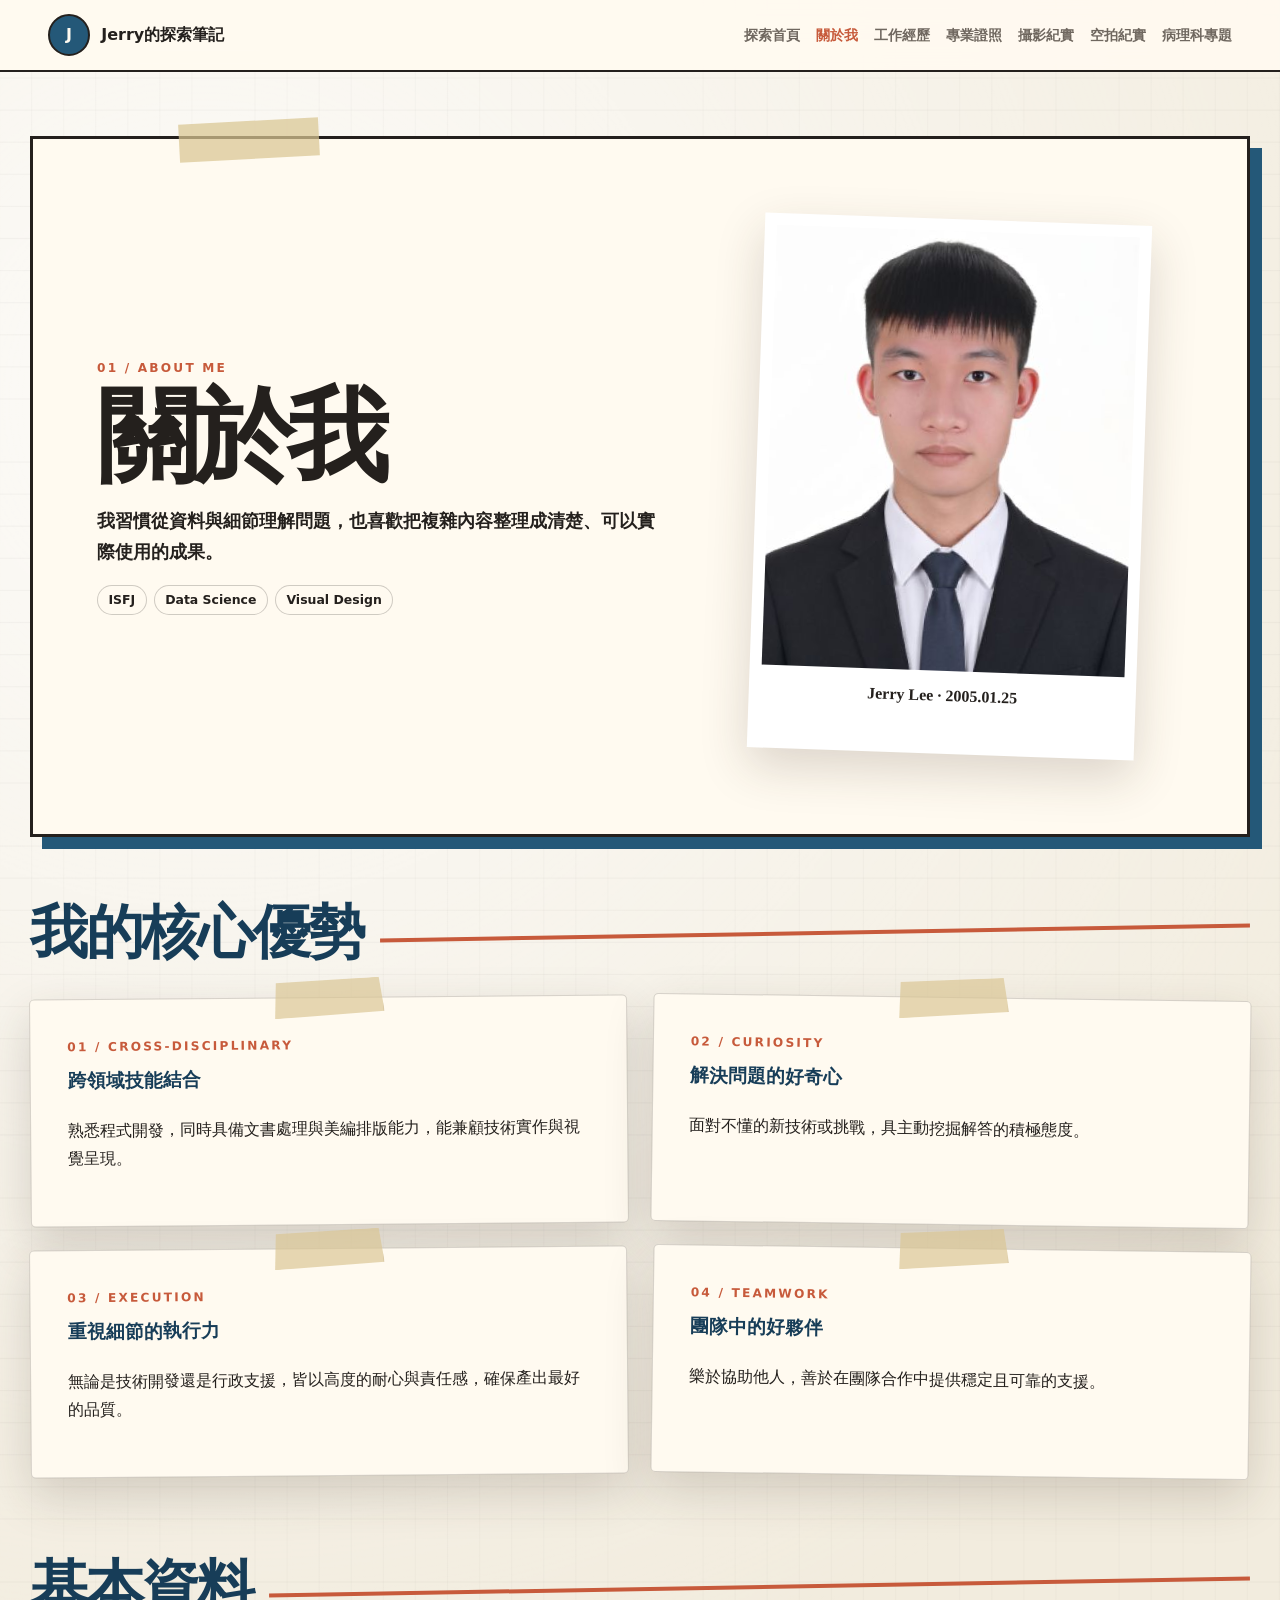
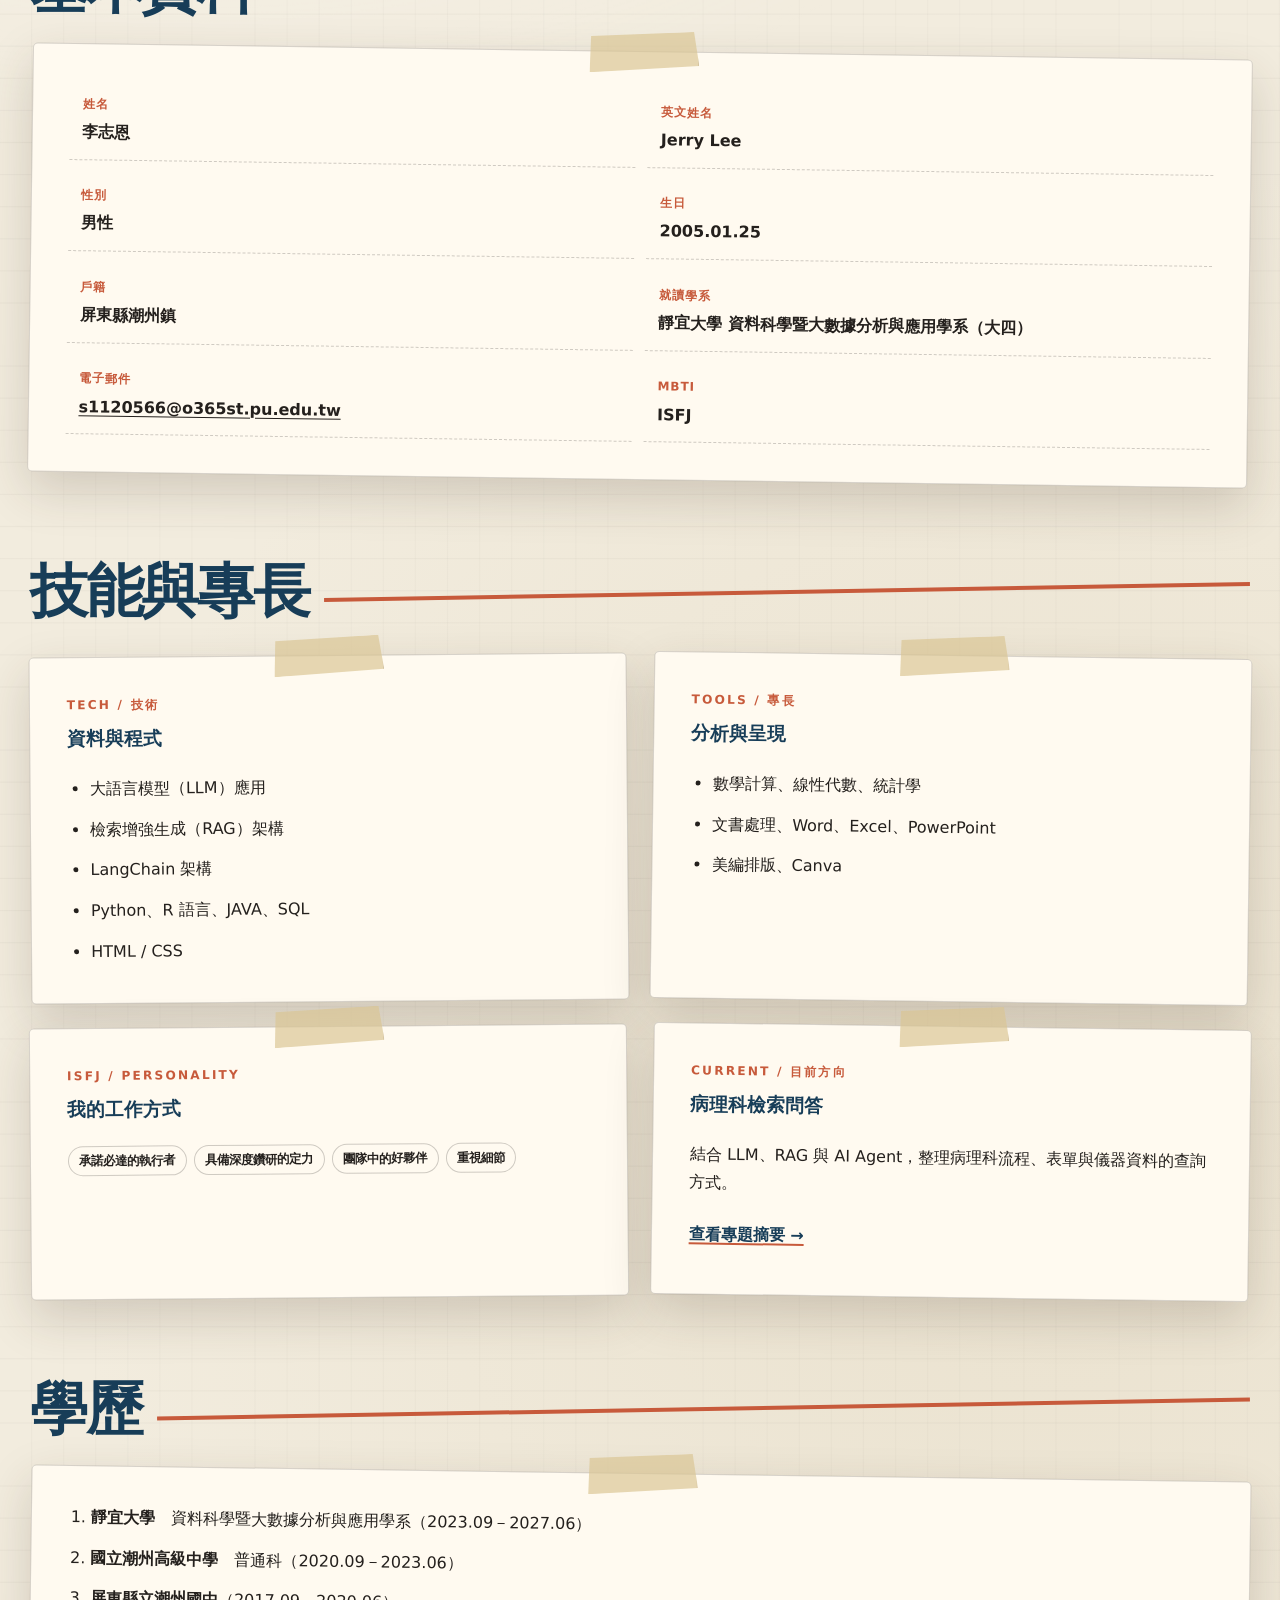
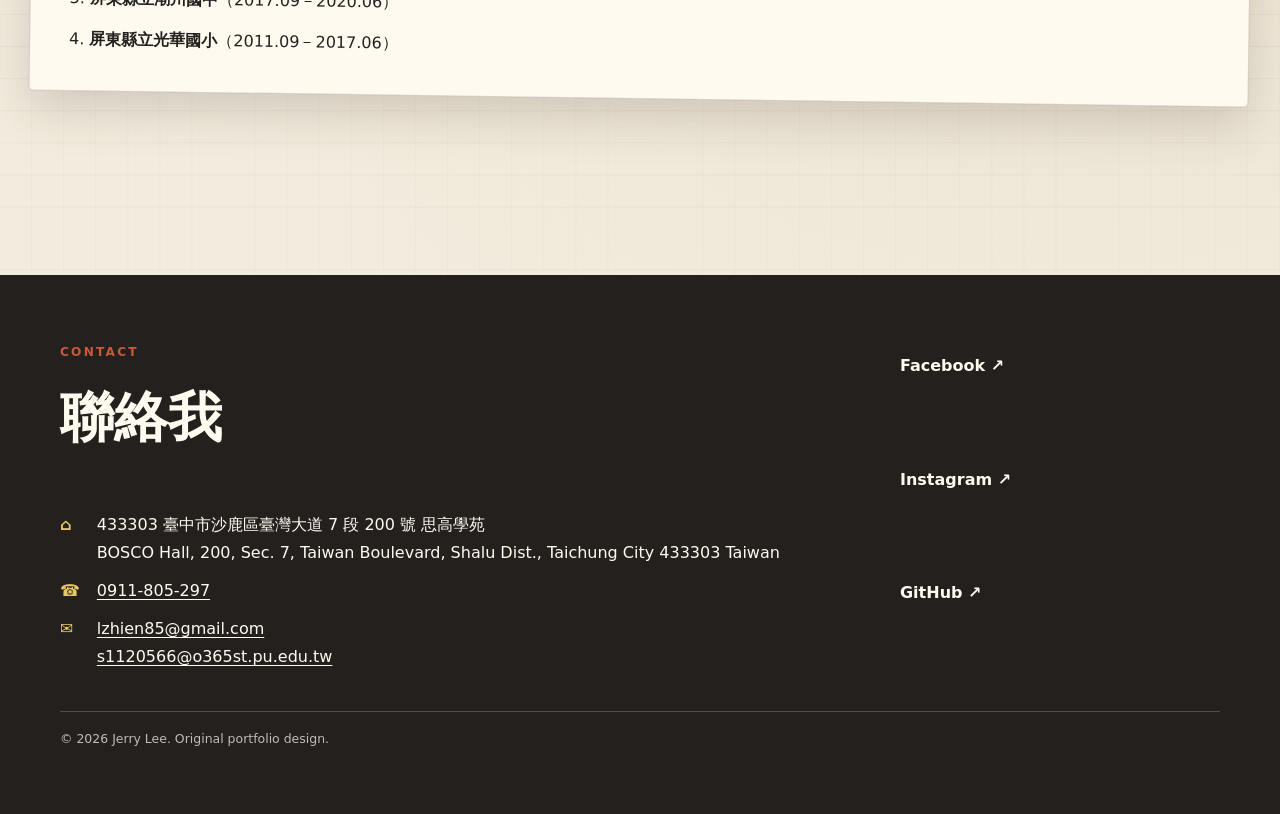
==== commit 7b41eb34: "Update about.html" ====
--- a/about.html
+++ b/about.html
@@ -37,7 +37,7 @@
           <h1>關於我</h1>
           <p class="lead">我習慣從資料與細節理解問題，也喜歡把複雜內容整理成清楚、可以實際使用的成果。</p>
           <ul class="tag-list" aria-label="人格與專長摘要">
-            <li>ISFJ</li><li>Data Science</li><li>RAG</li><li>Visual Design</li>
+            <li>ISFJ</li><li>Data Science</li><li>Visual Design</li>
           </ul>
         </div>
         <figure class="hero-image-note">
--- a/assets/css/site.css
+++ b/assets/css/site.css
@@ -399,7 +399,7 @@
 .hero-card h1 {
   margin-bottom: 0.45rem;
   font-size: clamp(4.5rem, 8vw, 7.6rem);
-  letter-spacing: -0.09em;
+  letter-spacing: 0.04em;
 }
 
 .hero-card .latin-name {
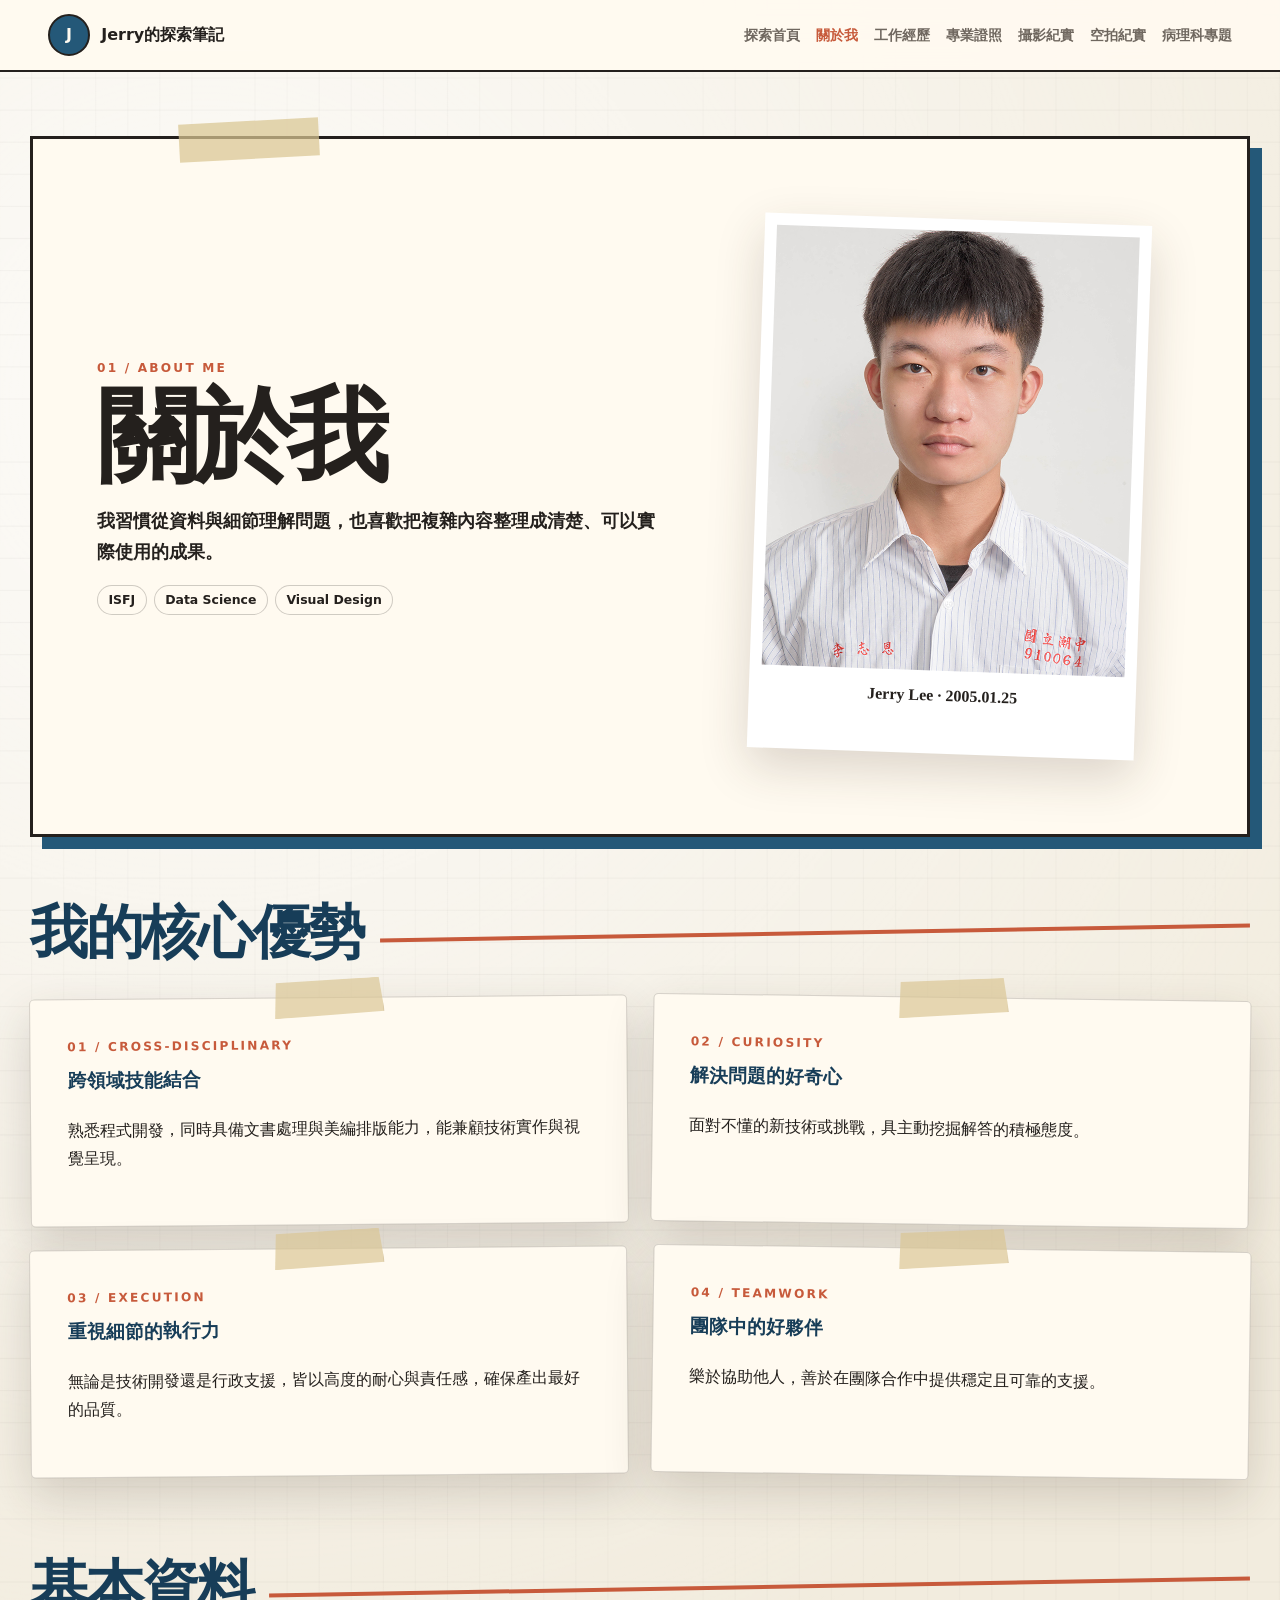
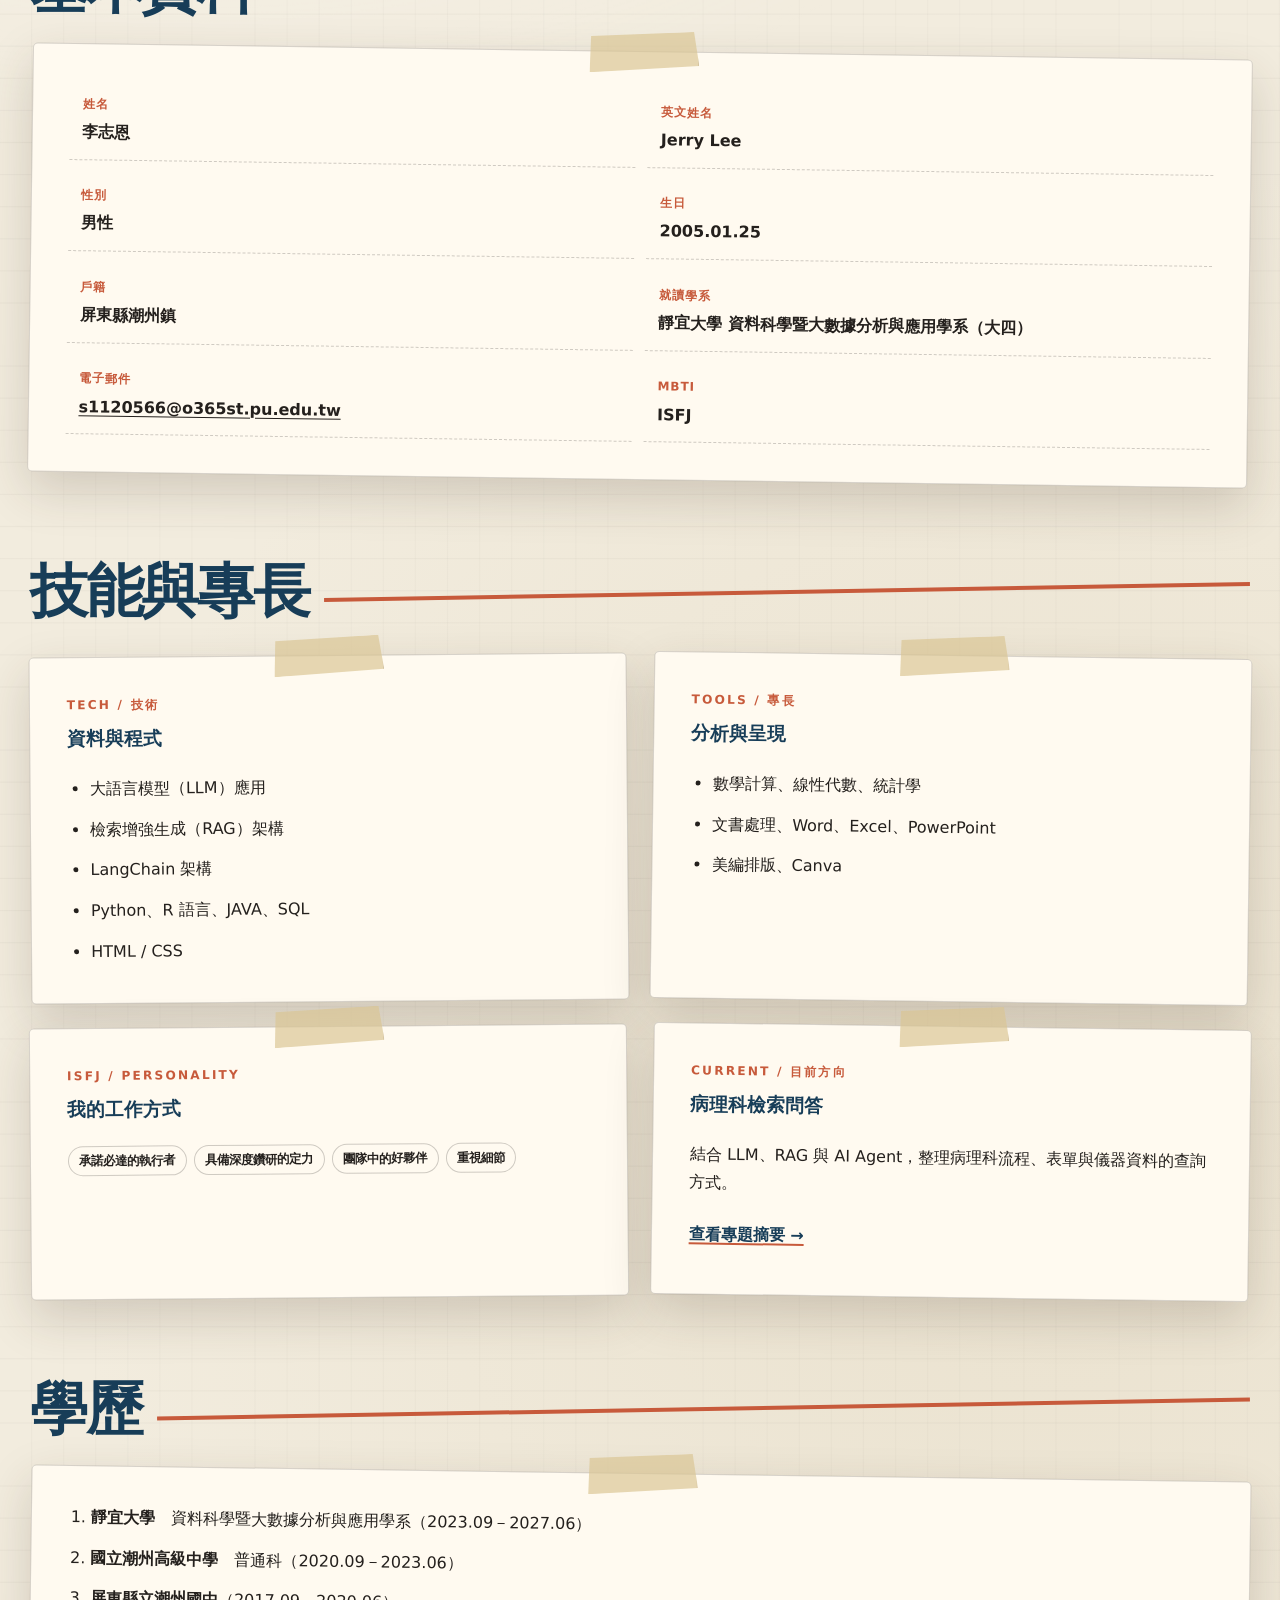
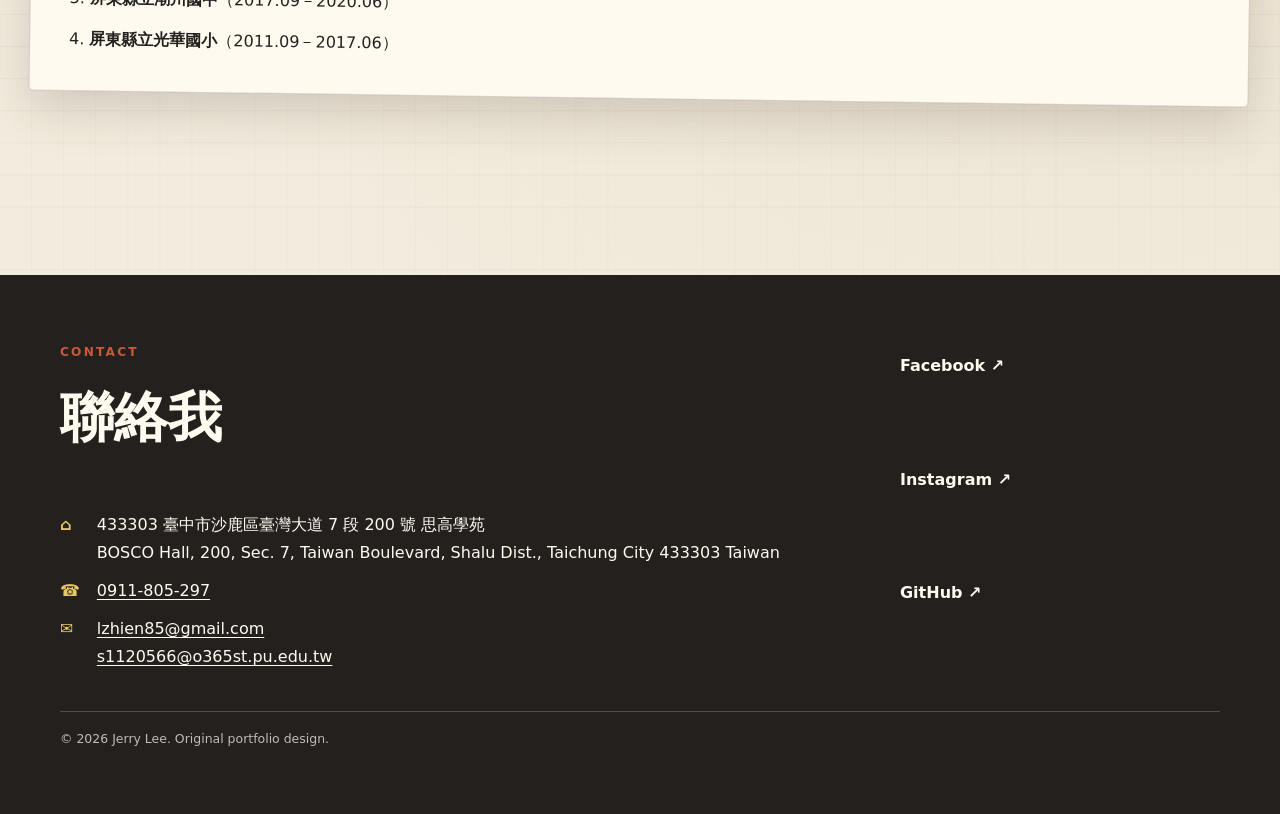
==== commit 8344cfe5: "Update GitHub link in about.html" ====
--- a/about.html
+++ b/about.html
@@ -157,7 +157,7 @@
         <ul class="social-list">
           <li><a href="https://www.facebook.com/profile.php?id=100008253257148" target="_blank" rel="noopener noreferrer">Facebook ↗</a></li>
           <li><a href="https://www.instagram.com/lzhien_0125/" target="_blank" rel="noopener noreferrer">Instagram ↗</a></li>
-          <li><a href="https://github.com/Jerry-Lee-0125" target="_blank" rel="noopener noreferrer">GitHub ↗</a></li>
+          <li><a href="https://github.com/jerrylee00125" target="_blank" rel="noopener noreferrer">GitHub ↗</a></li>
         </ul>
       </div>
       <p class="copyright">© 2026 Jerry Lee. Original portfolio design.</p>
--- a/assets/css/site.css
+++ b/assets/css/site.css
@@ -1097,6 +1097,55 @@
   font-size: 1rem;
 }
 
+.sticky-note.note-work {
+  top: -86px;
+  left: -168px;
+  width: 300px;
+  min-height: 112px;
+  padding: 2rem 1.4rem 1.15rem;
+  --r: -4deg;
+  background: #efd16d;
+  font-size: 1rem;
+  line-height: 1.6;
+}
+
+.sticky-note.note-about {
+  top: -14px;
+  right: -52px;
+  width: 236px;
+  min-height: 150px;
+  padding: 1.9rem 1.3rem 1.15rem;
+  --r: 3deg;
+  background: #a9c8d9;
+  font-size: 1rem;
+  line-height: 1.7;
+}
+
+.sticky-note.note-photo {
+  top: -20px;
+  right: -80px;
+  width: 230px;
+  min-height: 126px;
+  padding: 2rem 1.25rem 1.1rem;
+  --r: 4deg;
+  background: #f2c1b1;
+  font-size: 1.05rem;
+  letter-spacing: 0.08em;
+  line-height: 1.5;
+}
+
+.sticky-note.note-drone {
+  top: -32px;
+  right: -102px;
+  width: 260px;
+  min-height: 146px;
+  padding: 1.9rem 1.35rem 1.1rem;
+  --r: 3deg;
+  background: #b8d1df;
+  font-size: 1rem;
+  line-height: 1.65;
+}
+
 .canvas-chrome {
   position: fixed;
   z-index: 1000;
@@ -2100,6 +2149,42 @@
     font-size: 0.92rem;
   }
 
+  .sticky-note.note-work {
+    top: -82px;
+    left: 34px;
+    width: 250px;
+    min-height: 96px;
+    padding: 1.7rem 1.1rem 1rem;
+    font-size: 0.92rem;
+  }
+
+  .sticky-note.note-about {
+    top: -88px;
+    right: 28px;
+    width: 205px;
+    min-height: 122px;
+    padding: 1.6rem 1rem 0.9rem;
+    font-size: 0.9rem;
+  }
+
+  .sticky-note.note-photo {
+    top: -88px;
+    right: 26px;
+    width: 205px;
+    min-height: 102px;
+    padding: 1.7rem 1rem 0.9rem;
+    font-size: 0.9rem;
+  }
+
+  .sticky-note.note-drone {
+    top: -96px;
+    right: 28px;
+    width: 225px;
+    min-height: 116px;
+    padding: 1.6rem 1.05rem 0.9rem;
+    font-size: 0.9rem;
+  }
+
   .deco-field-label,
   .deco-grid-scrap,
   .deco-tabs {
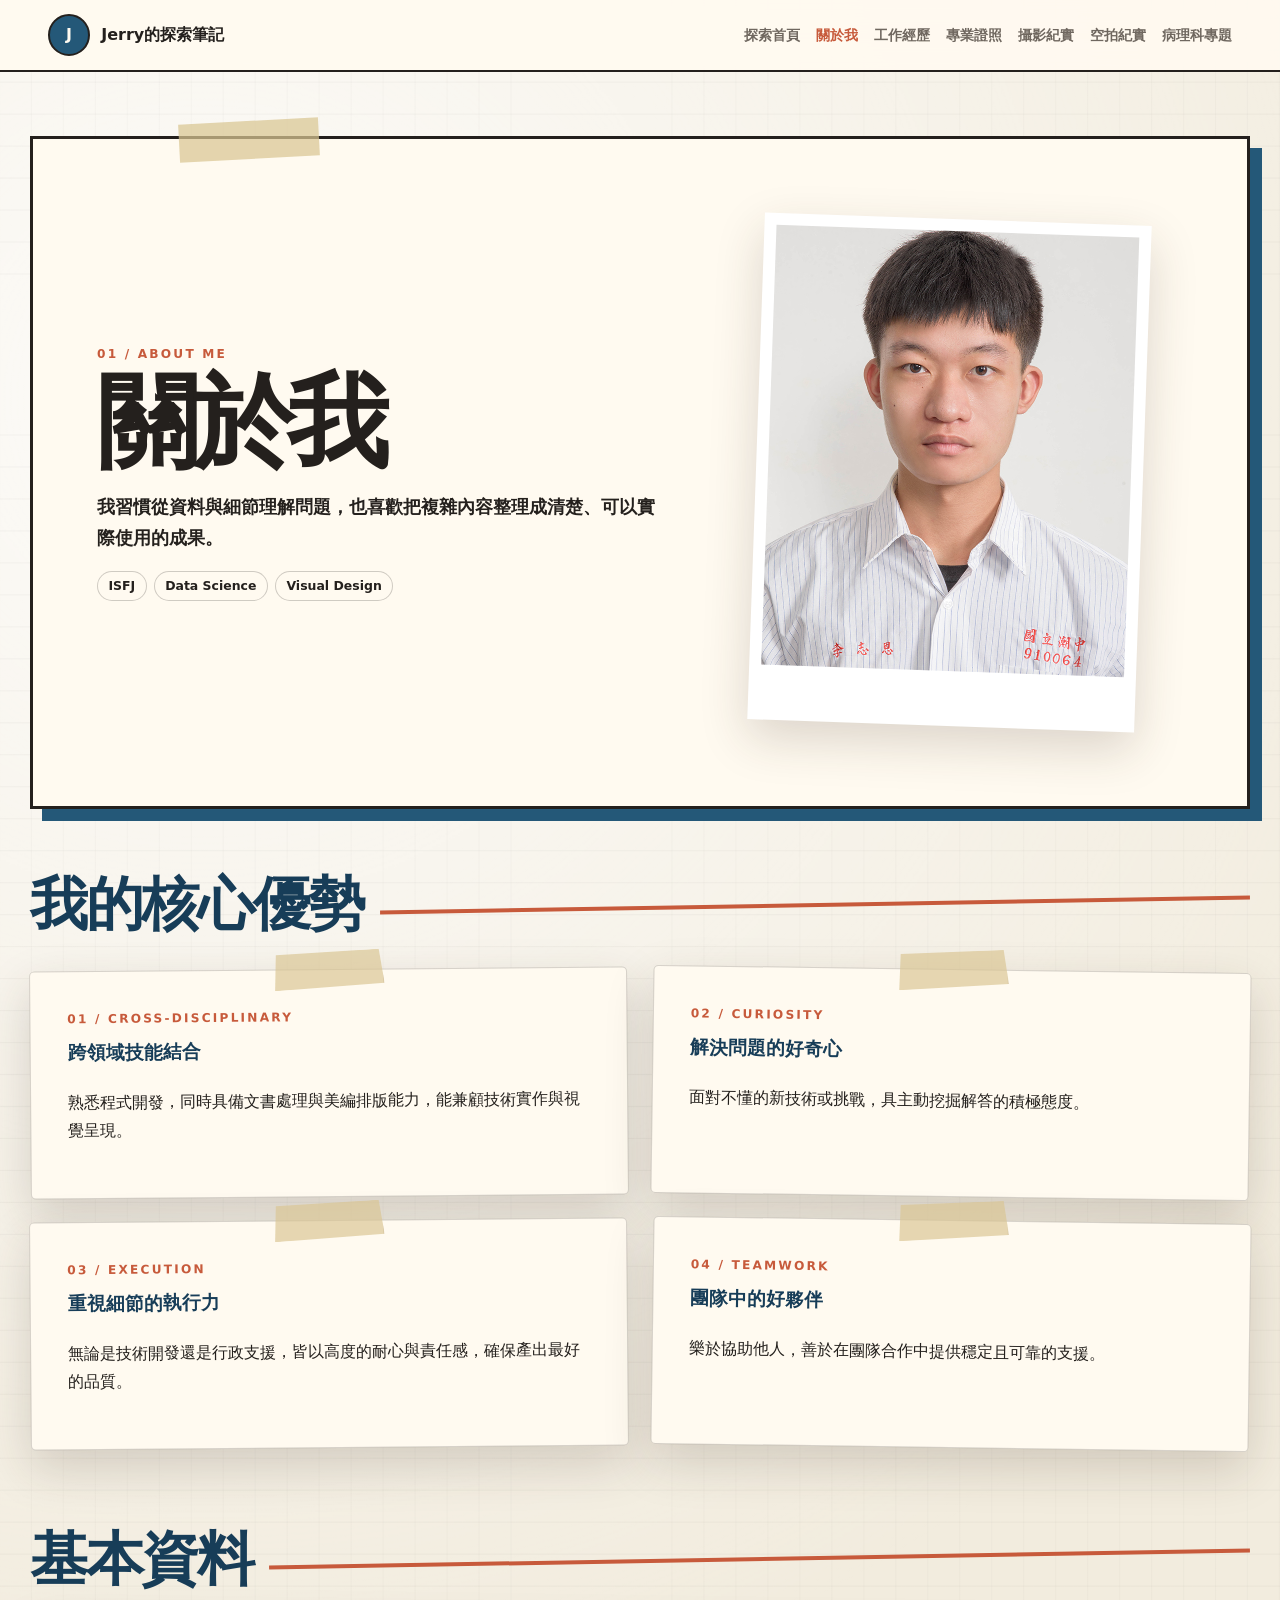
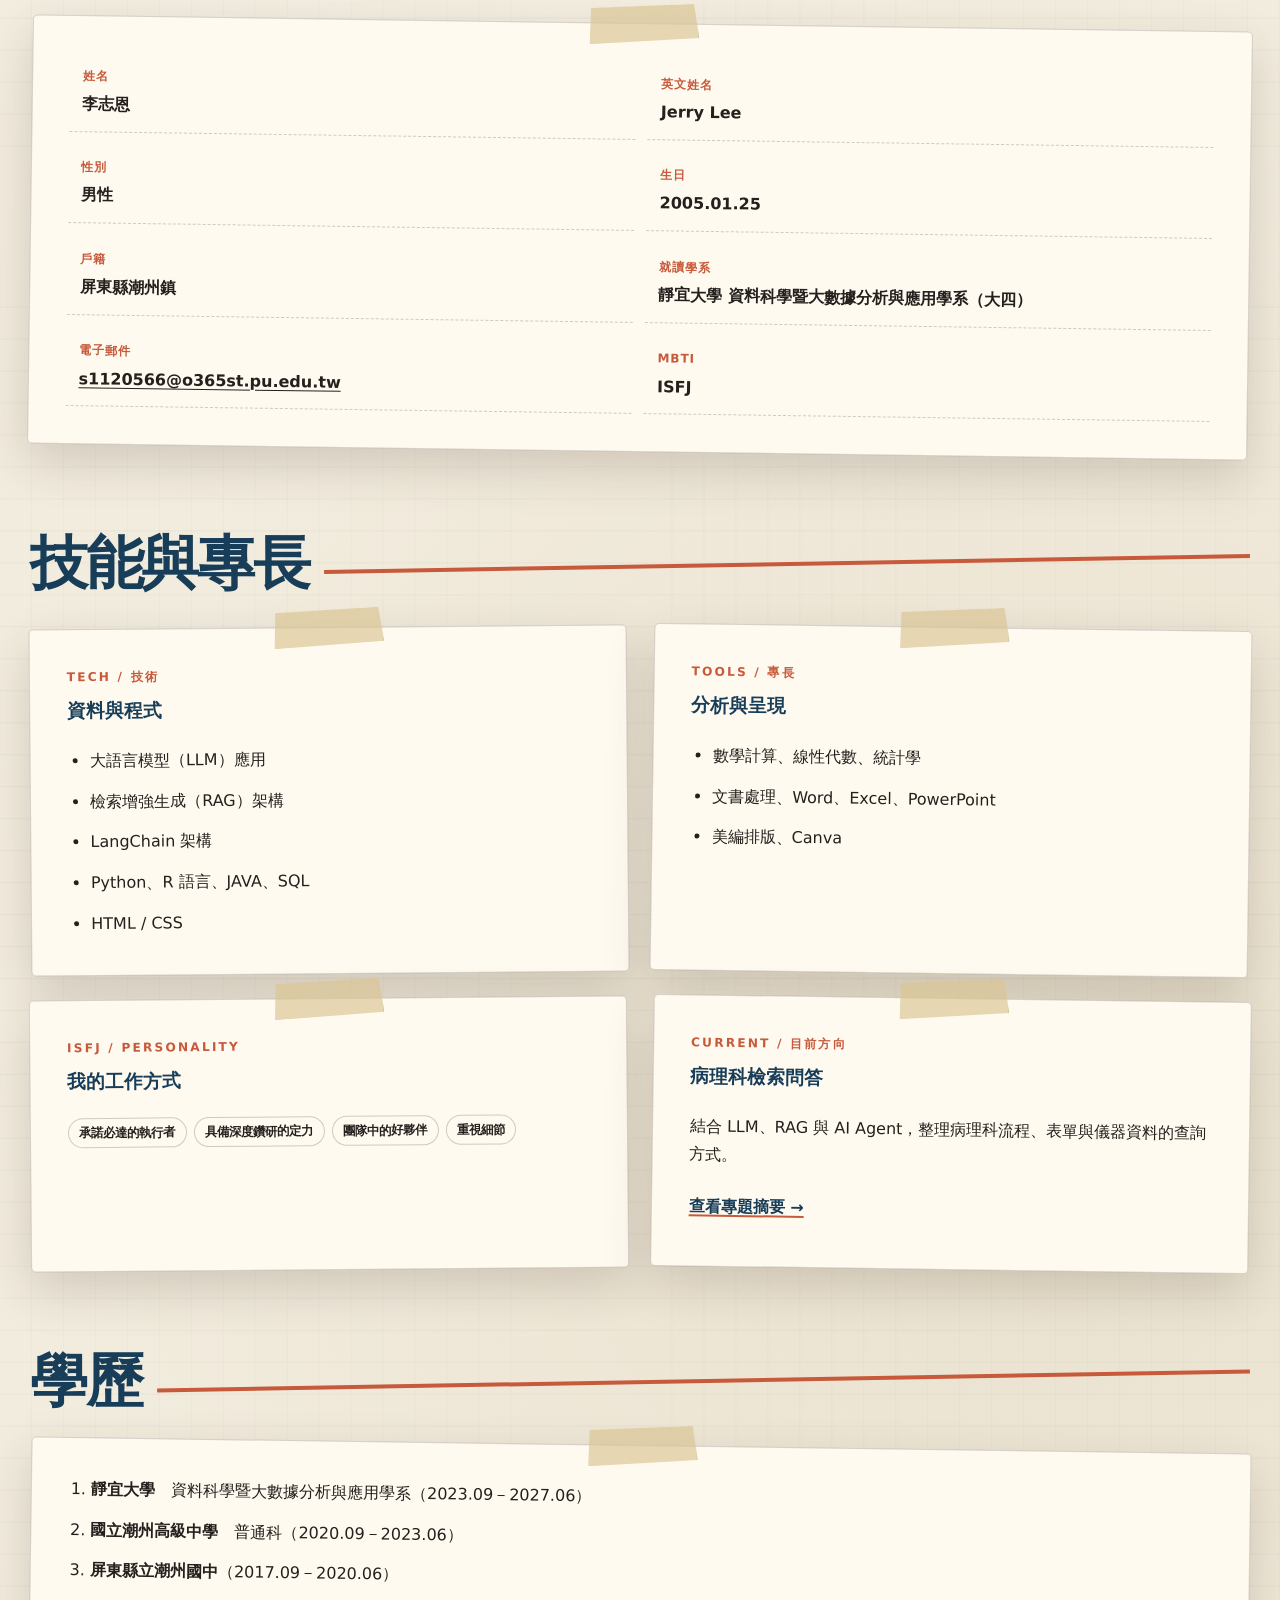
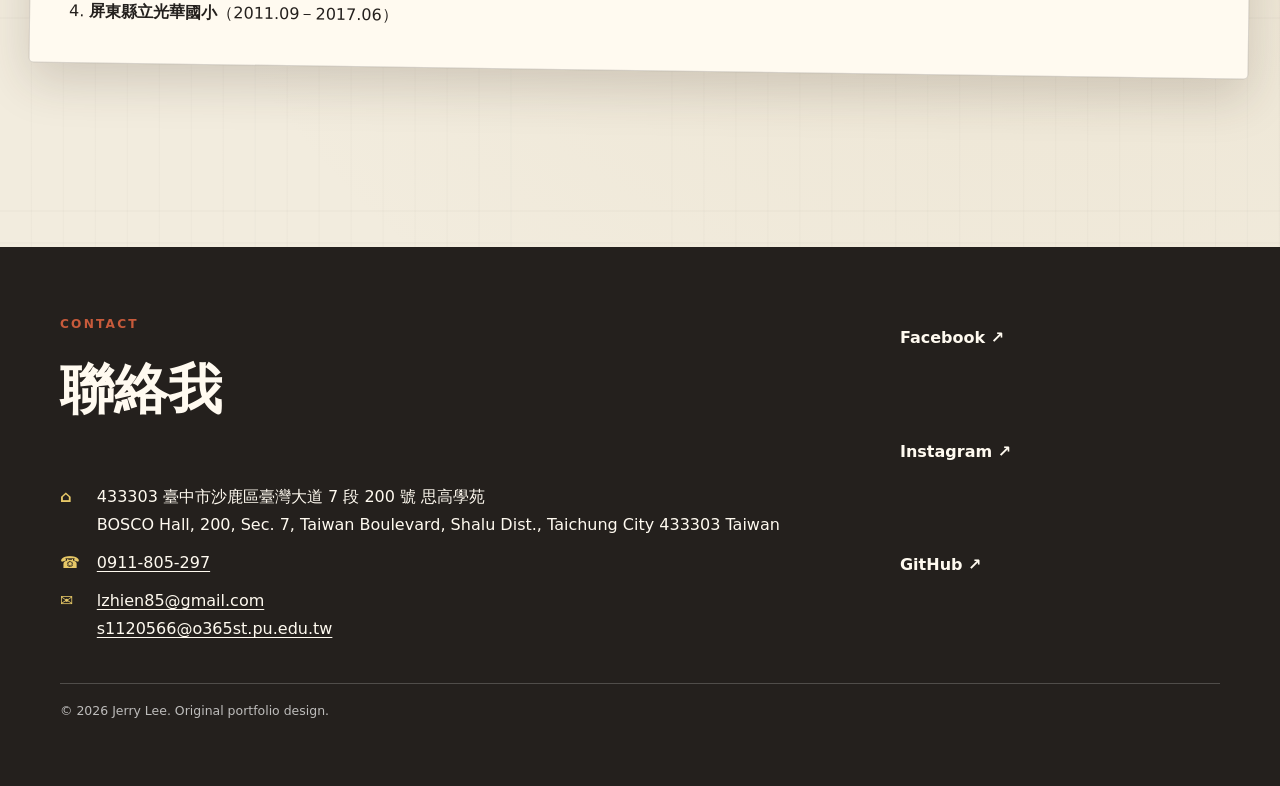
==== commit d7ea5ab4: "Add files via upload" ====
--- a/about.html
+++ b/about.html
@@ -41,8 +41,8 @@
           </ul>
         </div>
         <figure class="hero-image-note">
-          <img src="images/pic01.jpg" width="400" height="500" alt="李志恩穿著正式服裝的個人照">
-          <figcaption>Jerry Lee · 2005.01.25</figcaption>
+          <img src="images/pic01.jpg" width="400" height="500" alt="個人照">
+          <figcaption></figcaption>
         </figure>
       </section>
 
--- a/assets/css/site.css
+++ b/assets/css/site.css
@@ -592,6 +592,35 @@
 .contact-list .icon {
   color: var(--orange);
   font-weight: 900;
+}
+
+.visit-counter {
+  margin: 0.4rem 0 0;
+  color: var(--muted);
+  font-size: 0.78rem;
+}
+
+.visit-counter-icon {
+  position: relative;
+  display: inline-block;
+  width: 0.85rem;
+  height: 0.72rem;
+  margin-right: 0.38rem;
+  border-bottom: 1px solid currentColor;
+  border-left: 1px solid currentColor;
+  vertical-align: -0.04rem;
+  opacity: 0.62;
+}
+
+.visit-counter-icon::before {
+  content: "";
+  position: absolute;
+  right: 0.12rem;
+  bottom: 0.1rem;
+  width: 0.11rem;
+  height: 0.28rem;
+  background: currentColor;
+  box-shadow: -0.22rem -0.11rem 0 currentColor, -0.44rem 0.05rem 0 currentColor;
 }
 
 .social-list {
